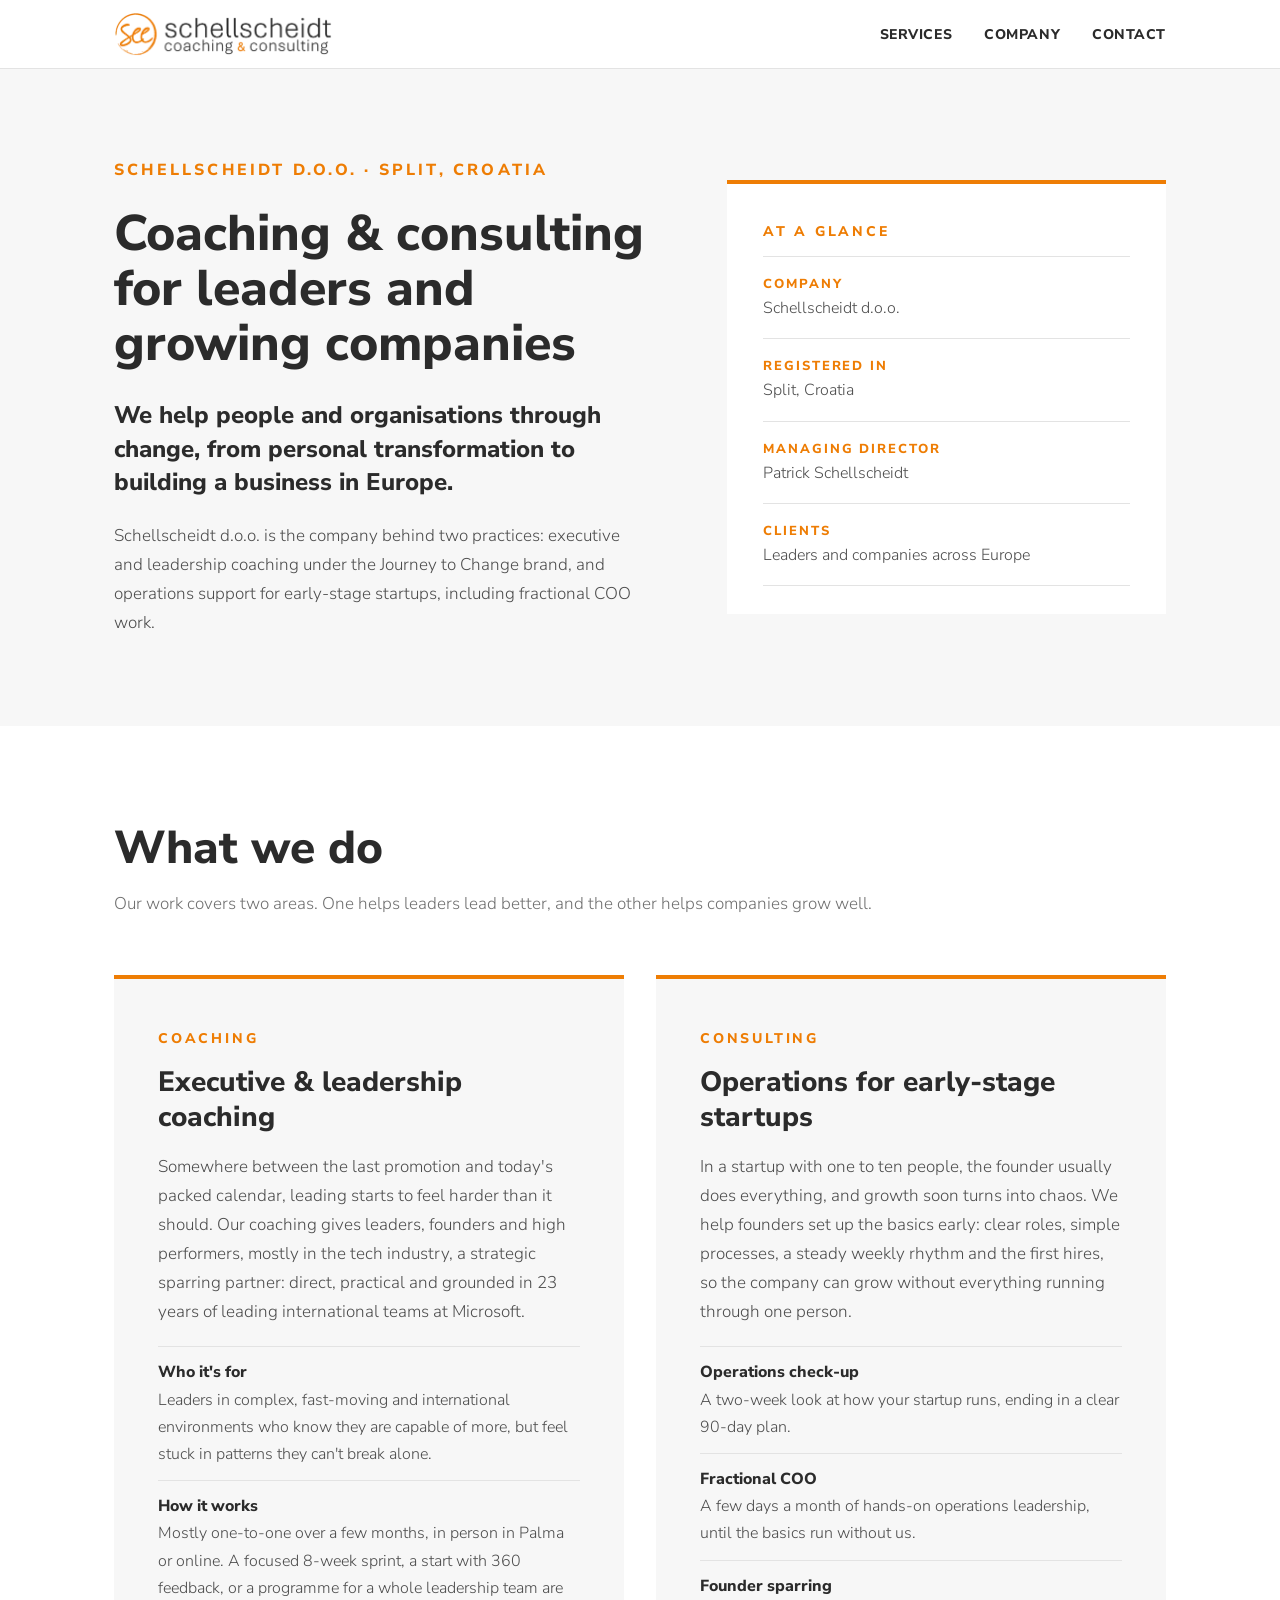
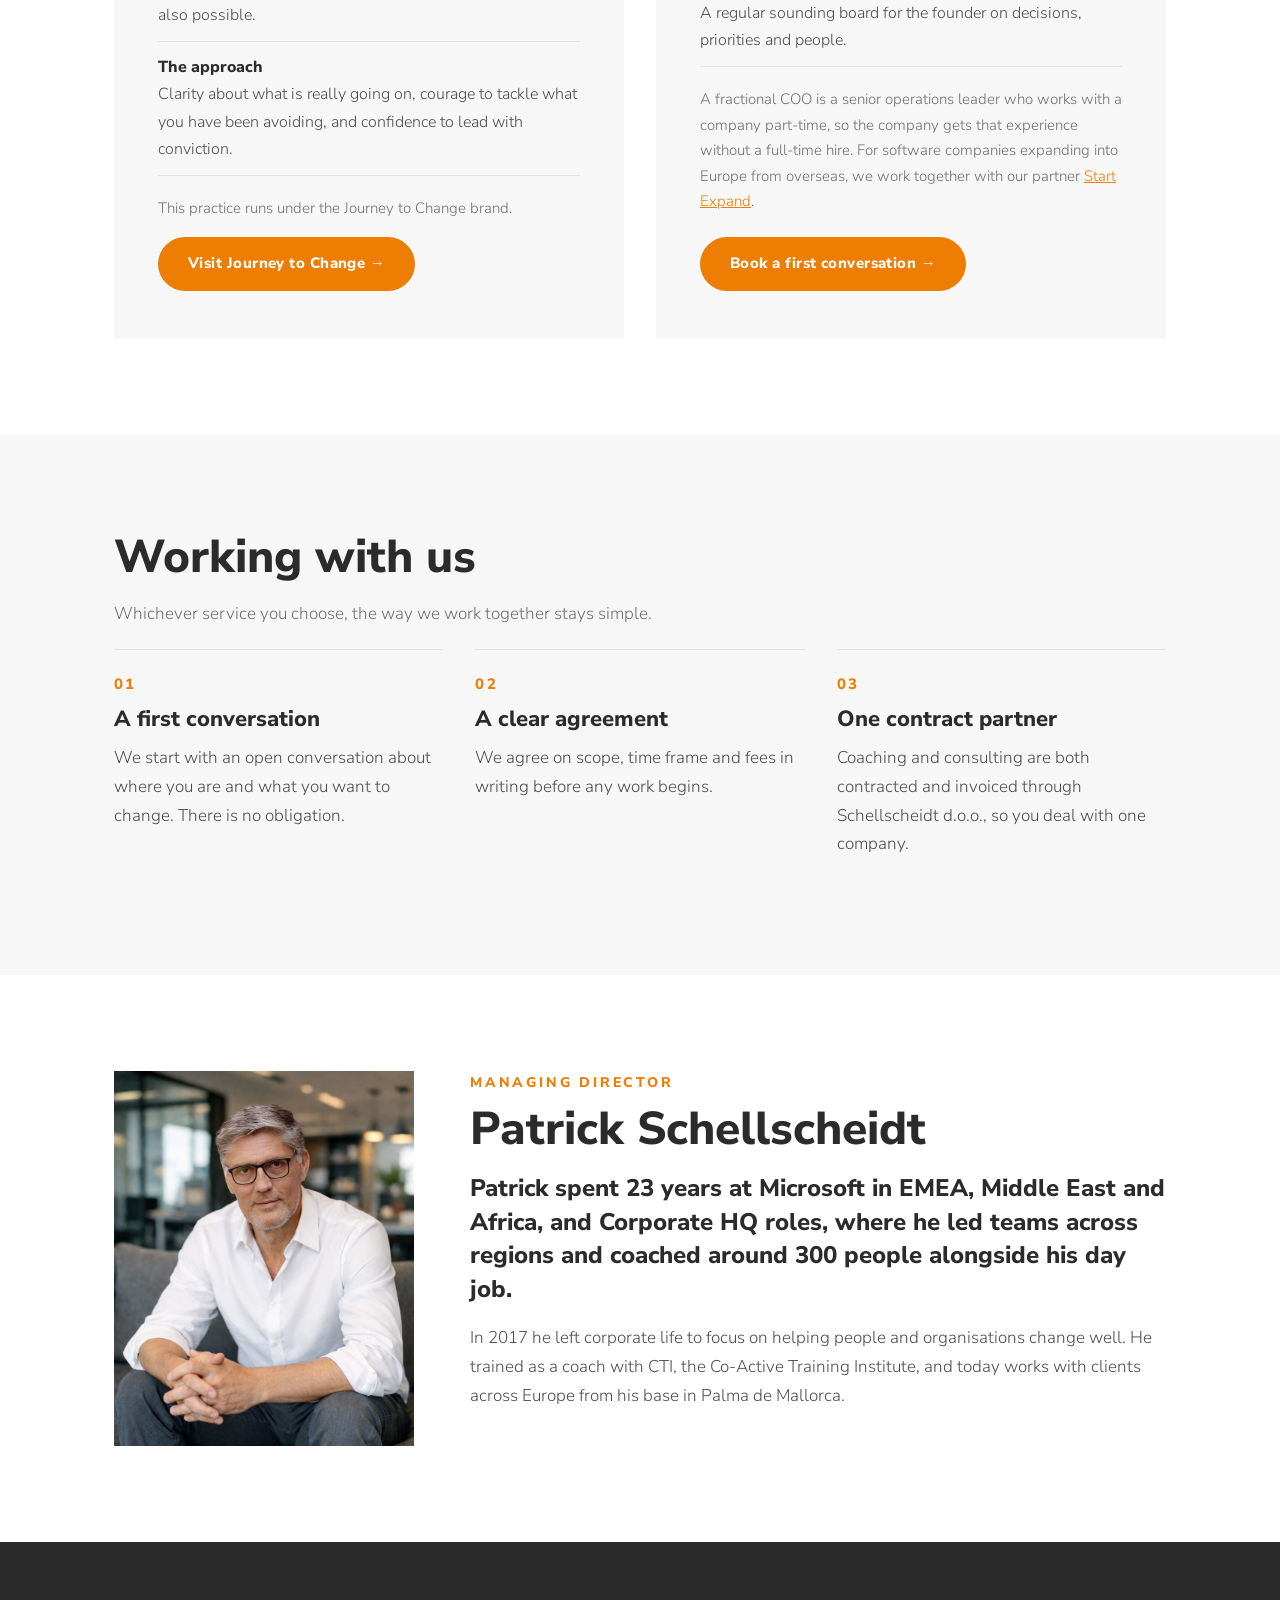
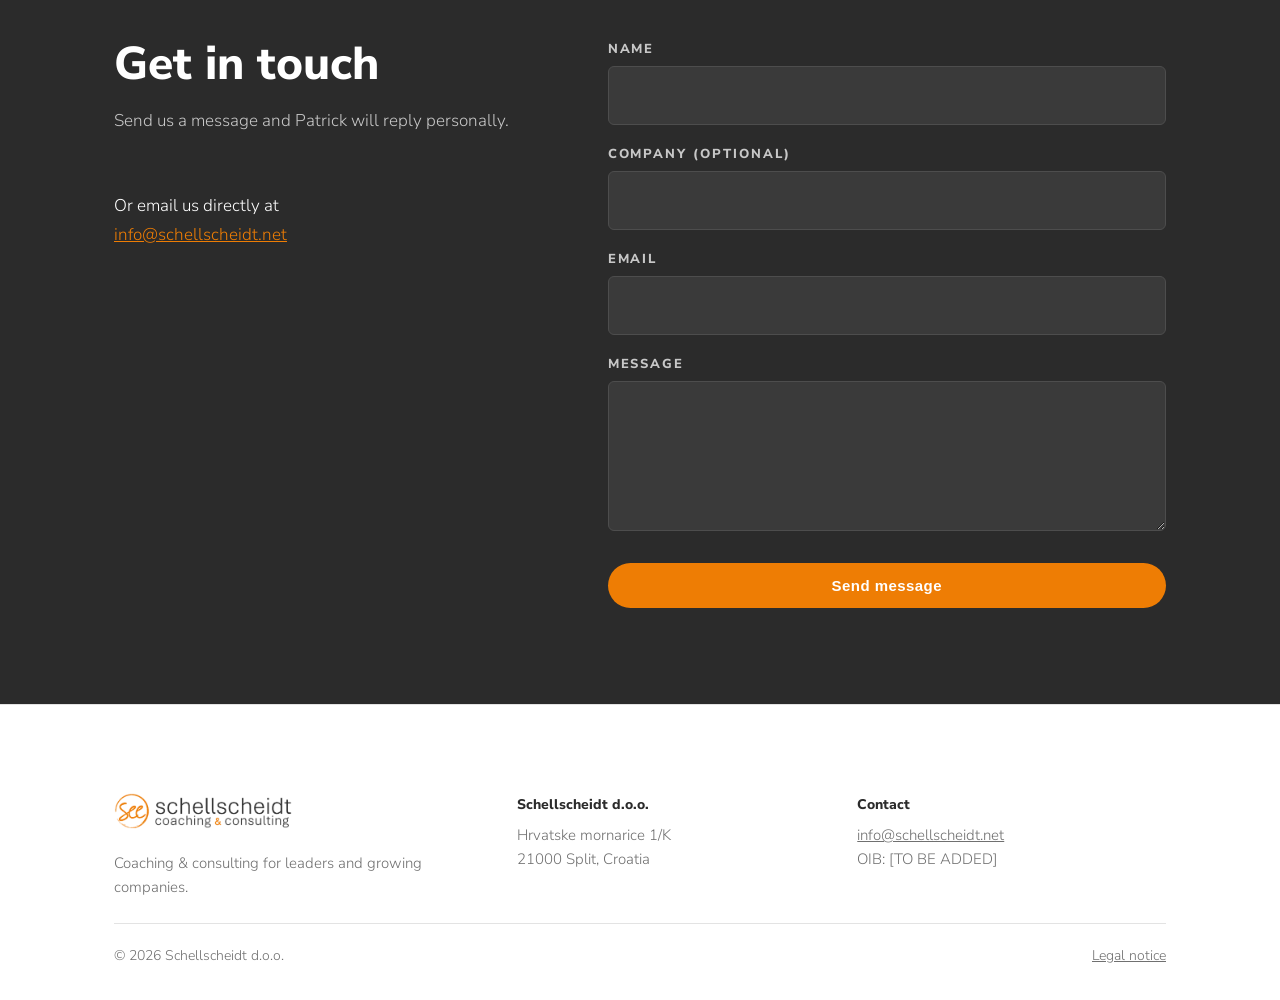
==== index.html @ cd28b8dd "Rework coaching card to match journey2change.com and keep services intro on one line Co-Authored-By:" ====
<!doctype html>
<html lang="en">
<head>
<meta charset="utf-8">
<meta name="viewport" content="width=device-width,initial-scale=1">
<title>Schellscheidt d.o.o. · Coaching &amp; Consulting</title>
<meta name="description" content="Schellscheidt d.o.o. is a coaching and consulting company based in Split, Croatia. We help leaders and growing companies through change, through executive and leadership coaching and fractional COO services.">
<meta property="og:title" content="Schellscheidt d.o.o. · Coaching &amp; Consulting">
<meta property="og:description" content="Coaching and consulting for leaders and growing companies.">
<meta property="og:image" content="https://www.schellscheidt.net/images/logo.webp">
<link rel="preconnect" href="https://fonts.googleapis.com">
<link rel="preconnect" href="https://fonts.gstatic.com" crossorigin>
<link href="https://fonts.googleapis.com/css2?family=Nunito+Sans:wght@300;400;800&display=swap" rel="stylesheet">
<link rel="stylesheet" href="styles.css">
</head>
<body>
<header class="top"><div class="wrap">
 <a class="logo" href="#"><img src="images/logo.webp" alt="schellscheidt coaching &amp; consulting"></a>
 <nav><a href="#services">Services</a><a class="hide-sm" href="#company">Company</a><a href="#contact">Contact</a></nav>
</div></header>

<section class="hero company"><div class="wrap">
 <div>
  <div class="eyebrow">Schellscheidt d.o.o. · Split, Croatia</div>
  <h1>Coaching &amp; consulting for leaders and growing companies</h1>
  <p class="lead">We help people and organisations through change, from personal transformation to building a business in Europe.</p>
  <p class="sub">Schellscheidt d.o.o. is the company behind two practices: executive and leadership coaching under the Journey to Change brand, and operations support for early-stage startups, including fractional COO work.</p>
 </div>
 <div class="glance">
  <div class="tag">At a glance</div>
  <ul class="facts">
   <li><strong>Company</strong>Schellscheidt d.o.o.</li>
   <li><strong>Registered in</strong>Split, Croatia</li>
   <li><strong>Managing director</strong>Patrick Schellscheidt</li>
   <li><strong>Clients</strong>Leaders and companies across Europe</li>
  </ul>
 </div>
</div></section>

<section class="doors" id="services"><div class="wrap">
 <h2>What we do</h2>
 <p class="intro">Our work covers two areas. One helps leaders lead better, and the other helps companies grow well.</p>
 <div class="cards">
  <div class="card">
   <div class="tag">Coaching</div>
   <h3>Executive &amp; leadership coaching</h3>
   <p>Somewhere between the last promotion and today's packed calendar, leading starts to feel harder than it should. Our coaching gives leaders, founders and high performers, mostly in the tech industry, a strategic sparring partner: direct, practical and grounded in 23 years of leading international teams at Microsoft.</p>
   <ul class="offers">
    <li><strong>Who it's for</strong>Leaders in complex, fast-moving and international environments who know they are capable of more, but feel stuck in patterns they can't break alone.</li>
    <li><strong>How it works</strong>Mostly one-to-one over a few months, in person in Palma or online. A focused 8-week sprint, a start with 360 feedback, or a programme for a whole leadership team are also possible.</li>
    <li><strong>The approach</strong>Clarity about what is really going on, courage to tackle what you have been avoiding, and confidence to lead with conviction.</li>
   </ul>
   <p class="note">This practice runs under the Journey to Change brand.</p>
   <a class="btn" href="https://www.journey2change.com" target="_blank" rel="noopener">Visit Journey to Change →</a>
  </div>
  <div class="card">
   <div class="tag">Consulting</div>
   <h3>Operations for early-stage startups</h3>
   <p>In a startup with one to ten people, the founder usually does everything, and growth soon turns into chaos. We help founders set up the basics early: clear roles, simple processes, a steady weekly rhythm and the first hires, so the company can grow without everything running through one person.</p>
   <ul class="offers">
    <li><strong>Operations check-up</strong>A two-week look at how your startup runs, ending in a clear 90-day plan.</li>
    <li><strong>Fractional COO</strong>A few days a month of hands-on operations leadership, until the basics run without us.</li>
    <li><strong>Founder sparring</strong>A regular sounding board for the founder on decisions, priorities and people.</li>
   </ul>
   <p class="note">A fractional COO is a senior operations leader who works with a company part-time, so the company gets that experience without a full-time hire. For software companies expanding into Europe from overseas, we work together with our partner <a href="https://www.startexpand.com" target="_blank" rel="noopener">Start Expand</a>.</p>
   <a class="btn" href="#contact">Book a first conversation →</a>
  </div>
 </div>
</div></section>

<section class="about" id="company"><div class="wrap" style="display:block">
 <h2>Working with us</h2>
 <p class="intro">Whichever service you choose, the way we work together stays simple.</p>
 <div class="steps">
  <div class="step"><div class="num">01</div><h3>A first conversation</h3><p>We start with an open conversation about where you are and what you want to change. There is no obligation.</p></div>
  <div class="step"><div class="num">02</div><h3>A clear agreement</h3><p>We agree on scope, time frame and fees in writing before any work begins.</p></div>
  <div class="step"><div class="num">03</div><h3>One contract partner</h3><p>Coaching and consulting are both contracted and invoiced through Schellscheidt d.o.o., so you deal with one company.</p></div>
 </div>
</div></section>

<section class="leader"><div class="wrap">
 <div><img src="images/patrick.jpg" alt="Portrait of Patrick Schellscheidt"></div>
 <div>
  <div class="role">Managing director</div>
  <h2>Patrick Schellscheidt</h2>
  <p class="lead">Patrick spent 23 years at Microsoft in EMEA, Middle East and Africa, and Corporate HQ roles, where he led teams across regions and coached around 300 people alongside his day job.</p>
  <p>In 2017 he left corporate life to focus on helping people and organisations change well. He trained as a coach with CTI, the Co-Active Training Institute, and today works with clients across Europe from his base in Palma de Mallorca.</p>
 </div>
</div></section>

<section class="contact" id="contact"><div class="wrap">
 <div>
  <h2>Get in touch</h2>
  <p class="intro">Send us a message and Patrick will reply personally.</p>
  <p>Or email us directly at<br><a href="mailto:info@schellscheidt.net">info@schellscheidt.net</a></p>
 </div>
 <form action="https://api.web3forms.com/submit" method="POST">
  <!-- FORM SETUP: replace YOUR_ACCESS_KEY_HERE with the free key from web3forms.com -->
  <input type="hidden" name="access_key" value="YOUR_ACCESS_KEY_HERE">
  <input type="hidden" name="subject" value="New message from schellscheidt.net">
  <input type="checkbox" name="botcheck" class="hp" tabindex="-1" autocomplete="off">
  <div><label for="name">Name</label><input id="name" name="name" required></div>
  <div><label for="company">Company (optional)</label><input id="company" name="company"></div>
  <div><label for="email">Email</label><input id="email" name="email" type="email" required></div>
  <div><label for="message">Message</label><textarea id="message" name="message" required></textarea></div>
  <button class="btn" type="submit">Send message</button>
 </form>
</div></section>

<footer><div class="wrap" style="display:block">
 <div class="company-foot">
  <div><img src="images/logo.webp" alt="schellscheidt coaching &amp; consulting" style="height:36px;width:auto;margin-bottom:14px"><p>Coaching &amp; consulting for leaders and growing companies.</p></div>
  <div><strong>Schellscheidt d.o.o.</strong><p>Hrvatske mornarice 1/K<br>21000 Split, Croatia</p></div>
  <div><strong>Contact</strong><p><a href="mailto:info@schellscheidt.net">info@schellscheidt.net</a><br>OIB: [TO BE ADDED]</p></div>
 </div>
 <div style="display:flex;justify-content:space-between;flex-wrap:wrap;gap:12px;border-top:1px solid var(--rule);padding-top:20px">
  <span>© 2026 Schellscheidt d.o.o.</span><a href="legal.html">Legal notice</a>
 </div>
</div></footer>
</body>
</html>
---- styles.css ----
/* Matches journey2change.com: Avenir Light for text, Avenir Heavy for headings, orange accent.
   Avenir itself is a paid font, so visitors without it see Nunito Sans, the closest free lookalike. */
:root{--bg:#FFFFFF;--bg-mid:#F7F7F7;--dark:#2B2B2B;--text:#4D4D4D;--muted:#707070;--accent:#EE7D04;--accent-dark:#C96800;--rule:#E3E3E3;
--sans:'Avenir Next','Avenir','Nunito Sans',Helvetica,Arial,sans-serif}
*{box-sizing:border-box;margin:0;padding:0}
html{scroll-behavior:smooth}
body{background:var(--bg);color:var(--text);font-family:var(--sans);font-weight:300;font-size:17px;line-height:1.7}
a{color:inherit}
h1,h2,h3,.brand,.lead{color:var(--dark)}
.wrap{max-width:1100px;margin:0 auto;padding:0 24px}
header.top{position:sticky;top:0;background:rgba(255,255,255,.96);backdrop-filter:blur(6px);border-bottom:1px solid var(--rule);z-index:10}
header.top .wrap{display:flex;justify-content:space-between;align-items:center;height:68px}
.brand{font-size:18px;font-weight:800;text-decoration:none;letter-spacing:.06em;text-transform:uppercase}
nav a{margin-left:32px;font-size:14px;font-weight:800;letter-spacing:.04em;text-transform:uppercase;text-decoration:none;color:var(--dark)}
nav a:hover{color:var(--accent)}
.hero{padding:88px 0;background:var(--bg-mid)}
.hero .wrap{display:grid;grid-template-columns:1.25fr 1fr;gap:64px;align-items:center}
.eyebrow{font-size:16px;font-weight:800;letter-spacing:.2em;text-transform:uppercase;color:var(--accent);margin-bottom:22px}
h1{font-weight:800;font-size:clamp(40px,5.5vw,60px);line-height:1.1;margin-bottom:28px}
.lead{font-size:clamp(20px,2.2vw,24px);font-weight:800;line-height:1.4;margin-bottom:22px}
.hero p.sub{max-width:520px}
.portrait{width:100%;aspect-ratio:4/5;object-fit:cover;object-position:center 20%;display:block}
section{padding:96px 0}
h2{font-weight:800;font-size:clamp(32px,4vw,46px);line-height:1.15;margin-bottom:16px}
.intro{color:var(--muted);max-width:620px;margin-bottom:56px}
.doors{background:var(--bg)}
.doors .intro{max-width:none}
.cards{display:grid;grid-template-columns:1fr 1fr;gap:32px}
.card{background:var(--bg-mid);padding:48px 44px;border-top:4px solid var(--accent);display:flex;flex-direction:column}
.card .tag{font-size:14px;font-weight:800;letter-spacing:.2em;text-transform:uppercase;color:var(--accent);margin-bottom:14px}
.card h3{font-weight:800;font-size:28px;line-height:1.25;margin-bottom:18px}
.card p{margin-bottom:16px}
.card .note{font-size:15px;color:var(--muted)}
.btn{display:inline-block;margin-top:auto;align-self:flex-start;padding:14px 30px;background:var(--accent);color:#fff;border-radius:999px;text-decoration:none;font-size:15px;font-weight:800;letter-spacing:.03em;transition:background .2s}
.btn:hover{background:var(--accent-dark)}
.about{background:var(--bg-mid)}
.about .wrap{display:grid;grid-template-columns:1fr 1.6fr;gap:64px}
.facts{list-style:none;border-top:1px solid var(--rule)}
.facts li{padding:16px 0;border-bottom:1px solid var(--rule);font-size:16px}
.facts strong{display:block;font-weight:800;font-size:13px;letter-spacing:.15em;text-transform:uppercase;color:var(--accent)}
.about p{margin-bottom:20px}
.contact{background:var(--dark);color:#fff}
.contact .wrap{display:grid;grid-template-columns:1fr 1.3fr;gap:64px}
.contact h2{color:#fff}
.contact .intro{color:#C7C7C7}
.contact a{color:var(--accent)}
form{display:grid;gap:18px}
label{font-size:13px;font-weight:800;letter-spacing:.15em;text-transform:uppercase;color:#C7C7C7;display:block;margin-bottom:6px}
input,textarea{width:100%;padding:14px 16px;background:#3a3a3a;border:1px solid #4D4D4D;border-radius:6px;color:#fff;font:inherit;font-size:17px}
input:focus,textarea:focus{outline:none;border-color:var(--accent)}
textarea{min-height:150px;resize:vertical}
form .btn{border:0;cursor:pointer;margin-top:4px}
.hp{display:none}
footer{padding:32px 0;font-size:14px;color:var(--muted);border-top:1px solid var(--rule)}
footer .wrap{display:flex;justify-content:space-between;flex-wrap:wrap;gap:12px}
footer a{color:var(--muted)}
.legal{padding:72px 0 96px;max-width:760px}
.legal h1{font-size:46px}
.legal h2{font-size:28px;margin-top:40px}
.legal p,.legal dl{margin-bottom:14px}
.legal dt{font-weight:800;color:var(--dark);margin-top:10px}
.legal dd{color:var(--muted)}
@media (max-width:860px){
 .hero{padding:48px 0}
 .hero .wrap,.cards,.about .wrap,.contact .wrap{grid-template-columns:1fr;gap:40px}
 .hero .wrap>div:last-child{order:-1;max-width:340px}
 section{padding:64px 0}
 .card{padding:36px 28px}
 .brand{font-size:15px;white-space:nowrap}
 nav a{margin-left:16px;font-size:12px}
 nav a.hide-sm{display:none}
}

/* ---- Company version (index1.html) ---- */
.offers{list-style:none;margin:4px 0 20px;border-top:1px solid var(--rule)}
.offers li{padding:12px 0;border-bottom:1px solid var(--rule);font-size:16px}
.offers strong{display:block;color:var(--dark);font-weight:800}
.card .note a{color:var(--accent)}
.logo img{height:44px;width:auto;display:block}
.glance{background:#fff;padding:36px 36px 28px;border-top:4px solid var(--accent)}
.glance .tag{font-size:14px;font-weight:800;letter-spacing:.2em;text-transform:uppercase;color:var(--accent);margin-bottom:12px}
.glance .facts li{font-size:16px}
.steps{display:grid;grid-template-columns:repeat(3,1fr);gap:32px}
.step{border-top:1px solid var(--rule);padding-top:22px}
.step .num{font-size:15px;font-weight:800;color:var(--accent);letter-spacing:.15em;margin-bottom:8px}
.step h3{font-weight:800;font-size:22px;line-height:1.3;margin-bottom:10px}
.leader .wrap{display:grid;grid-template-columns:300px 1fr;gap:56px;align-items:start}
.leader img{width:100%;aspect-ratio:4/5;object-fit:cover;object-position:center 20%;display:block}
.leader .role{font-size:14px;font-weight:800;letter-spacing:.2em;text-transform:uppercase;color:var(--accent);margin-bottom:8px}
.leader p{margin-bottom:18px}
.company-foot{display:grid;grid-template-columns:1.2fr 1fr 1fr;gap:32px;padding:56px 0 24px}
.company-foot strong{display:block;color:var(--dark);font-weight:800;margin-bottom:6px}
.company-foot p{font-size:15px;line-height:1.6}
.hero.company h1{font-size:clamp(34px,4.4vw,50px)}
@media (max-width:860px){
 .logo img{height:34px}
 .hero.company .wrap>div:last-child{order:0;max-width:none}
 .steps,.leader .wrap,.company-foot{grid-template-columns:1fr;gap:28px}
 .leader img{max-width:260px}
}
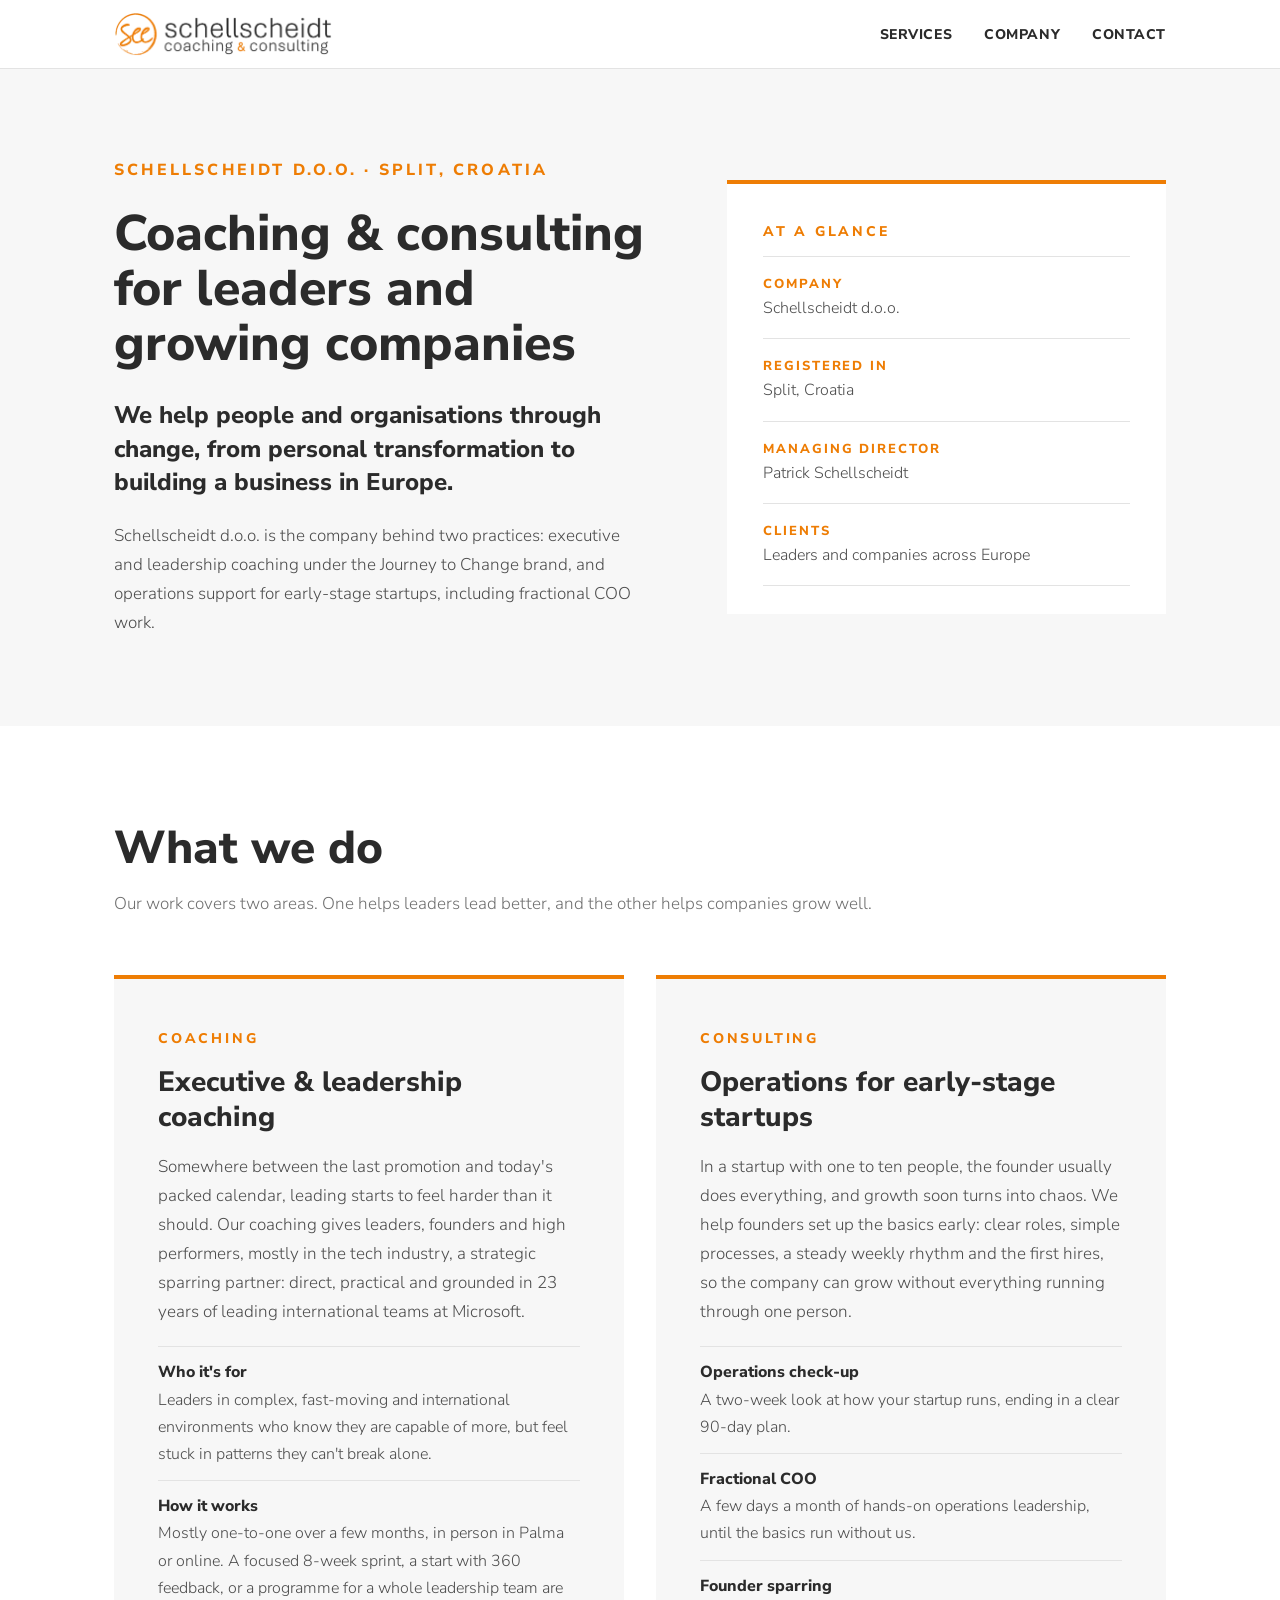
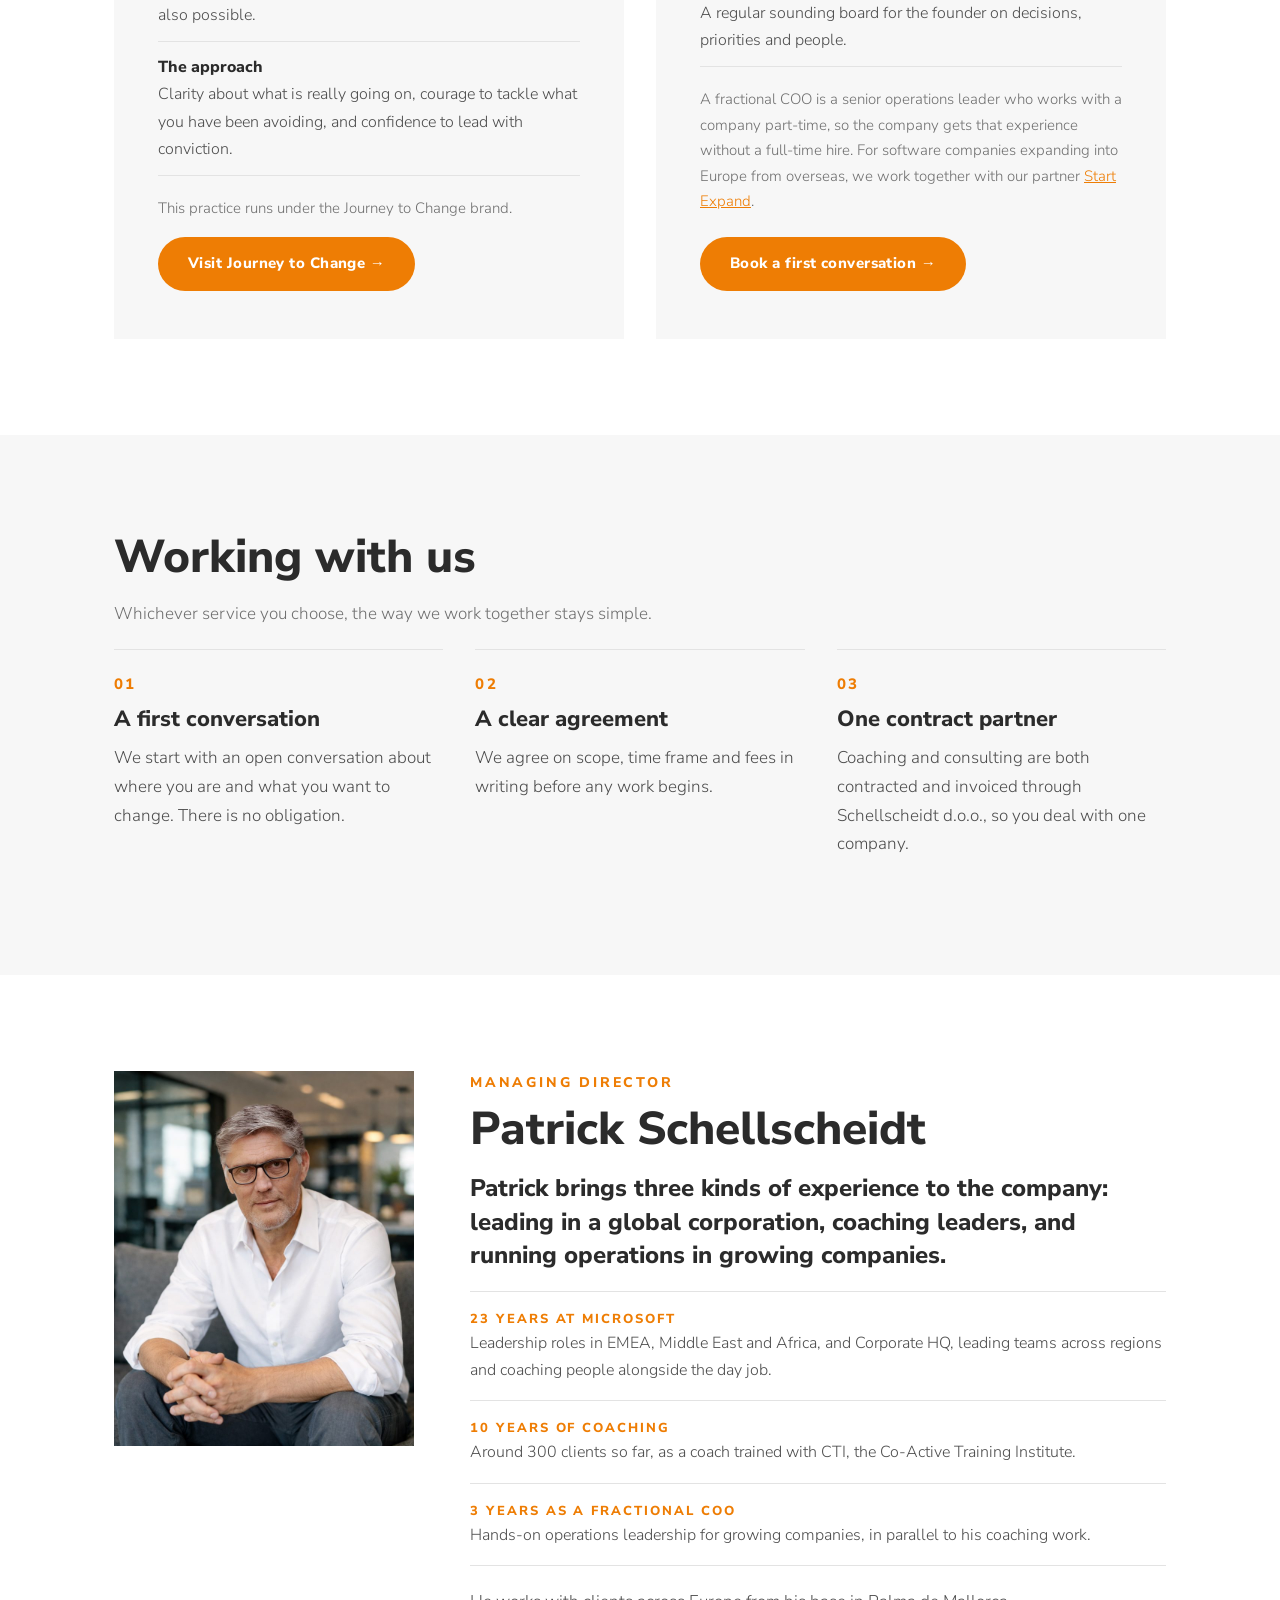
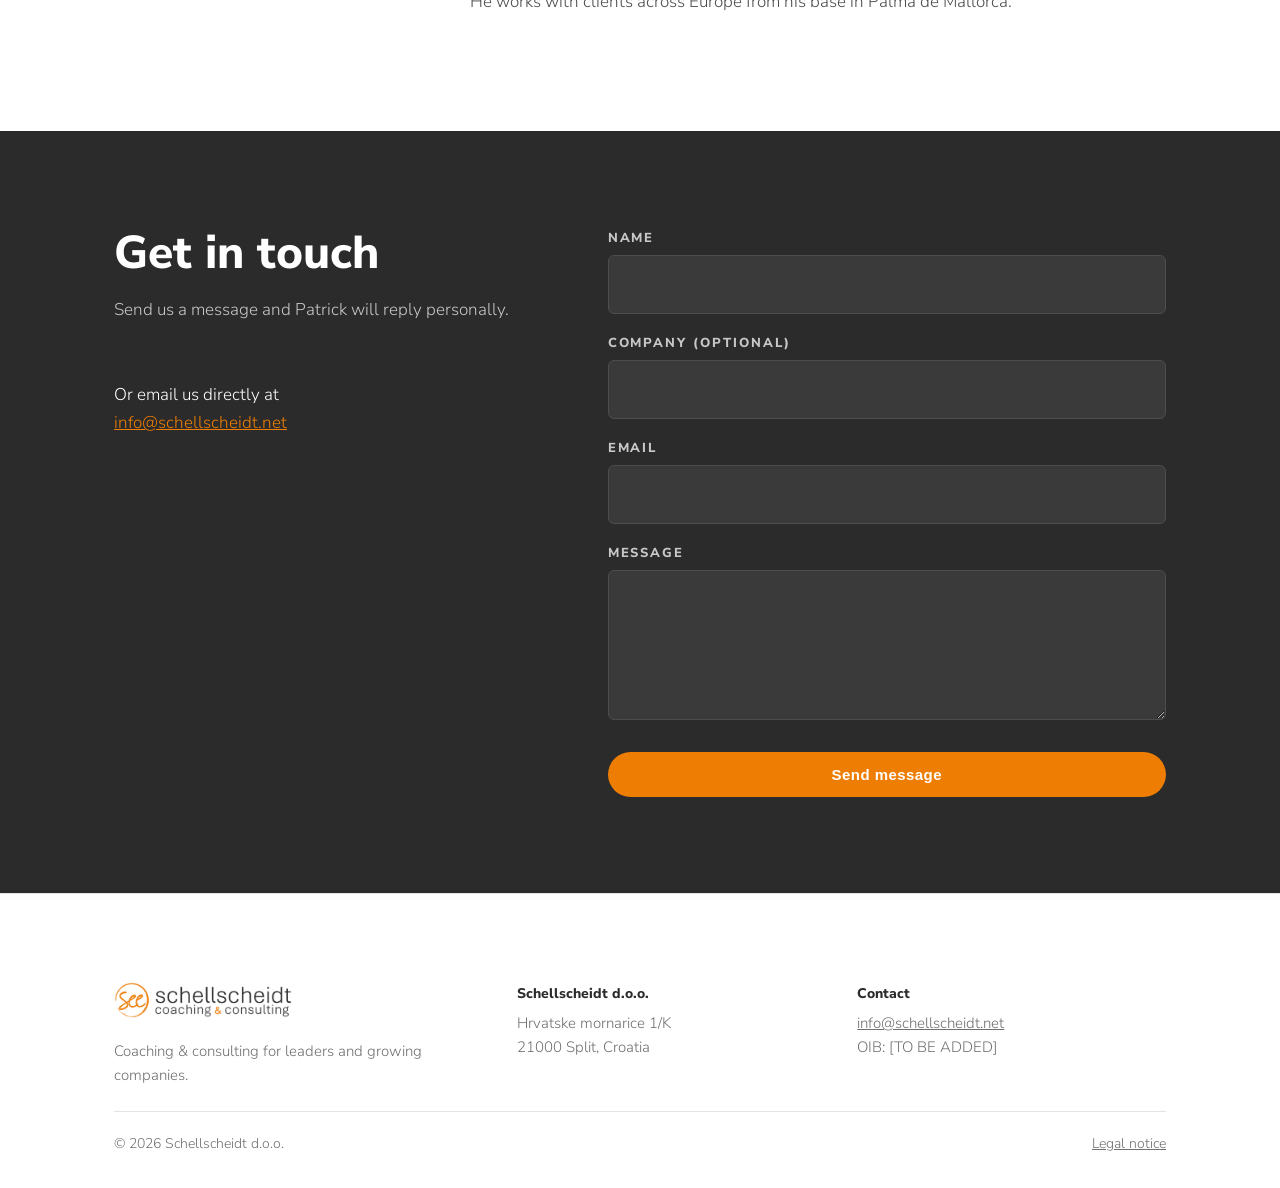
==== commit f3093acb: "Show Microsoft, coaching and fractional COO experience as three separate items Co-Authored-By: Claud" ====
--- a/index.html
+++ b/index.html
@@ -83,8 +83,13 @@
  <div>
   <div class="role">Managing director</div>
   <h2>Patrick Schellscheidt</h2>
-  <p class="lead">Patrick spent 23 years at Microsoft in EMEA, Middle East and Africa, and Corporate HQ roles, where he led teams across regions and coached around 300 people alongside his day job.</p>
-  <p>In 2017 he left corporate life to focus on helping people and organisations change well. He trained as a coach with CTI, the Co-Active Training Institute, and today works with clients across Europe from his base in Palma de Mallorca.</p>
+  <p class="lead">Patrick brings three kinds of experience to the company: leading in a global corporation, coaching leaders, and running operations in growing companies.</p>
+  <ul class="facts">
+   <li><strong>23 years at Microsoft</strong>Leadership roles in EMEA, Middle East and Africa, and Corporate HQ, leading teams across regions and coaching people alongside the day job.</li>
+   <li><strong>10 years of coaching</strong>Around 300 clients so far, as a coach trained with CTI, the Co-Active Training Institute.</li>
+   <li><strong>3 years as a fractional COO</strong>Hands-on operations leadership for growing companies, in parallel to his coaching work.</li>
+  </ul>
+  <p style="margin-top:22px">He works with clients across Europe from his base in Palma de Mallorca.</p>
  </div>
 </div></section>
 
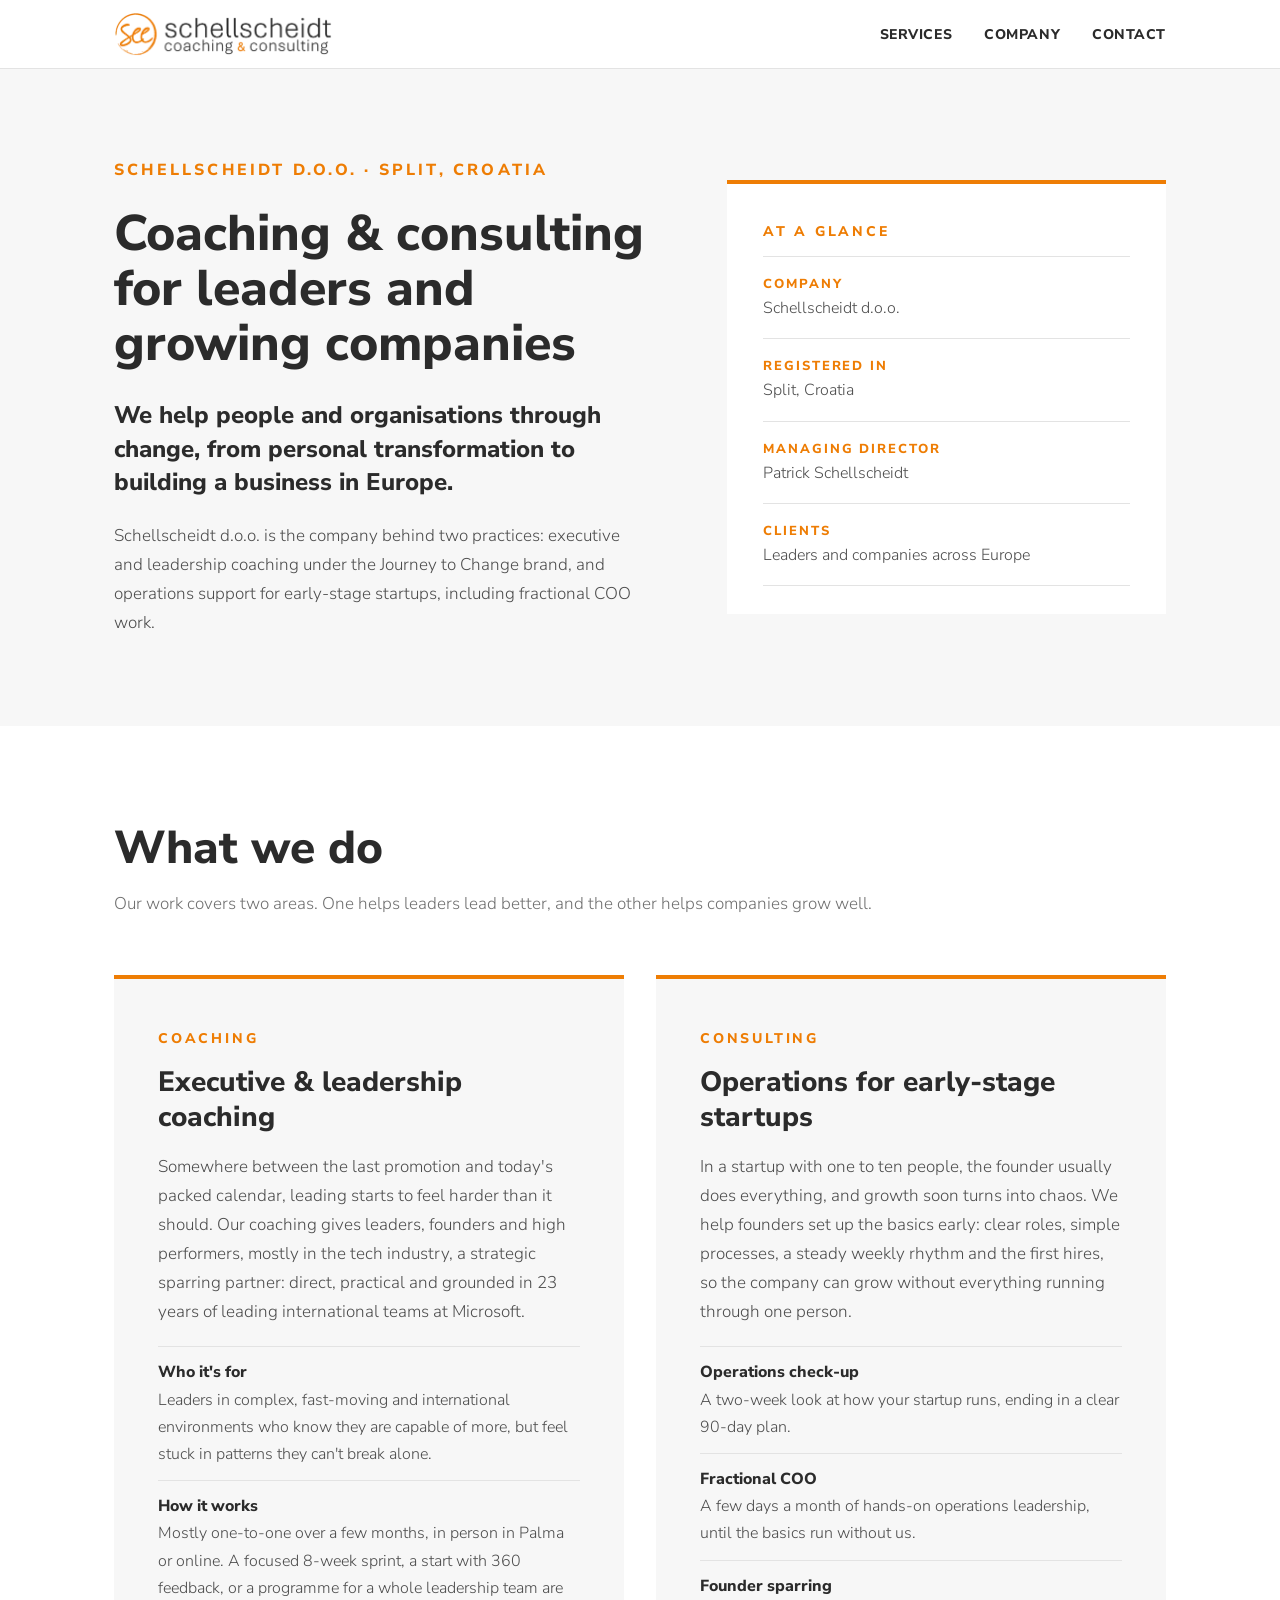
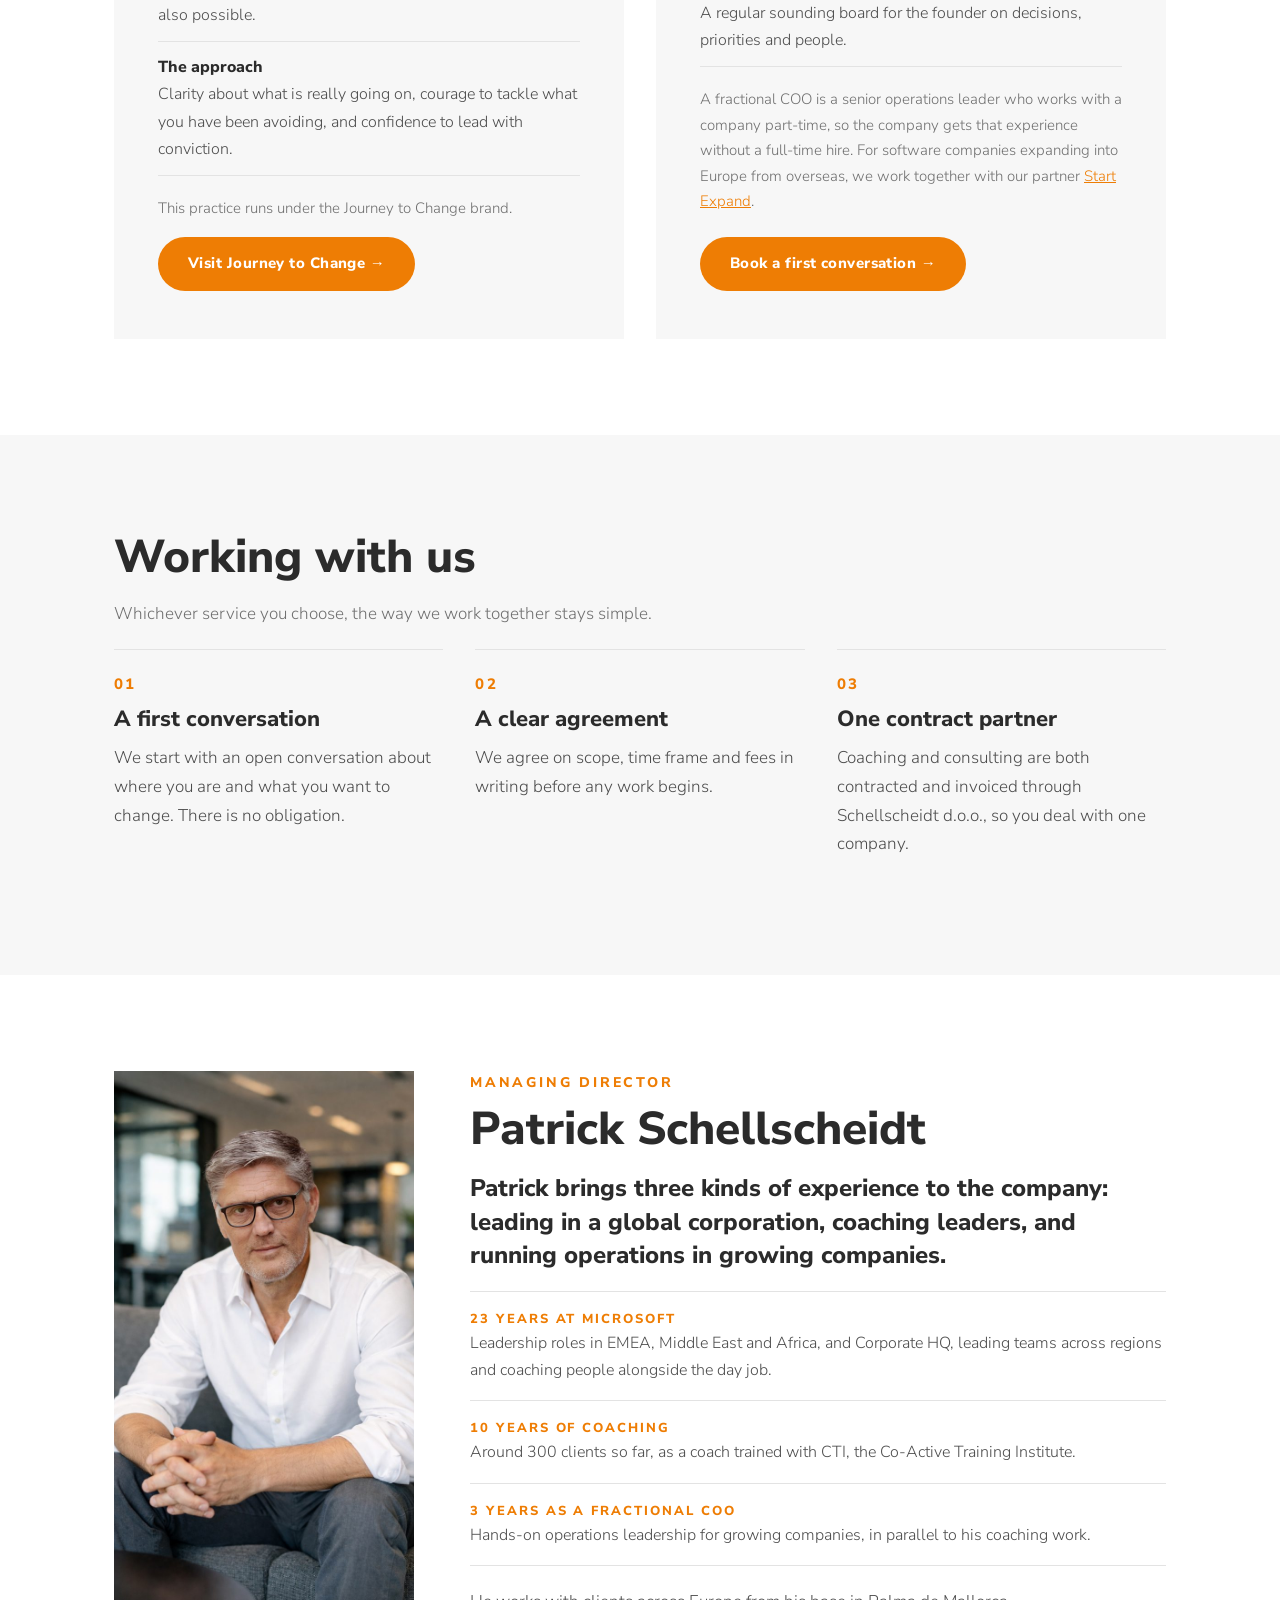
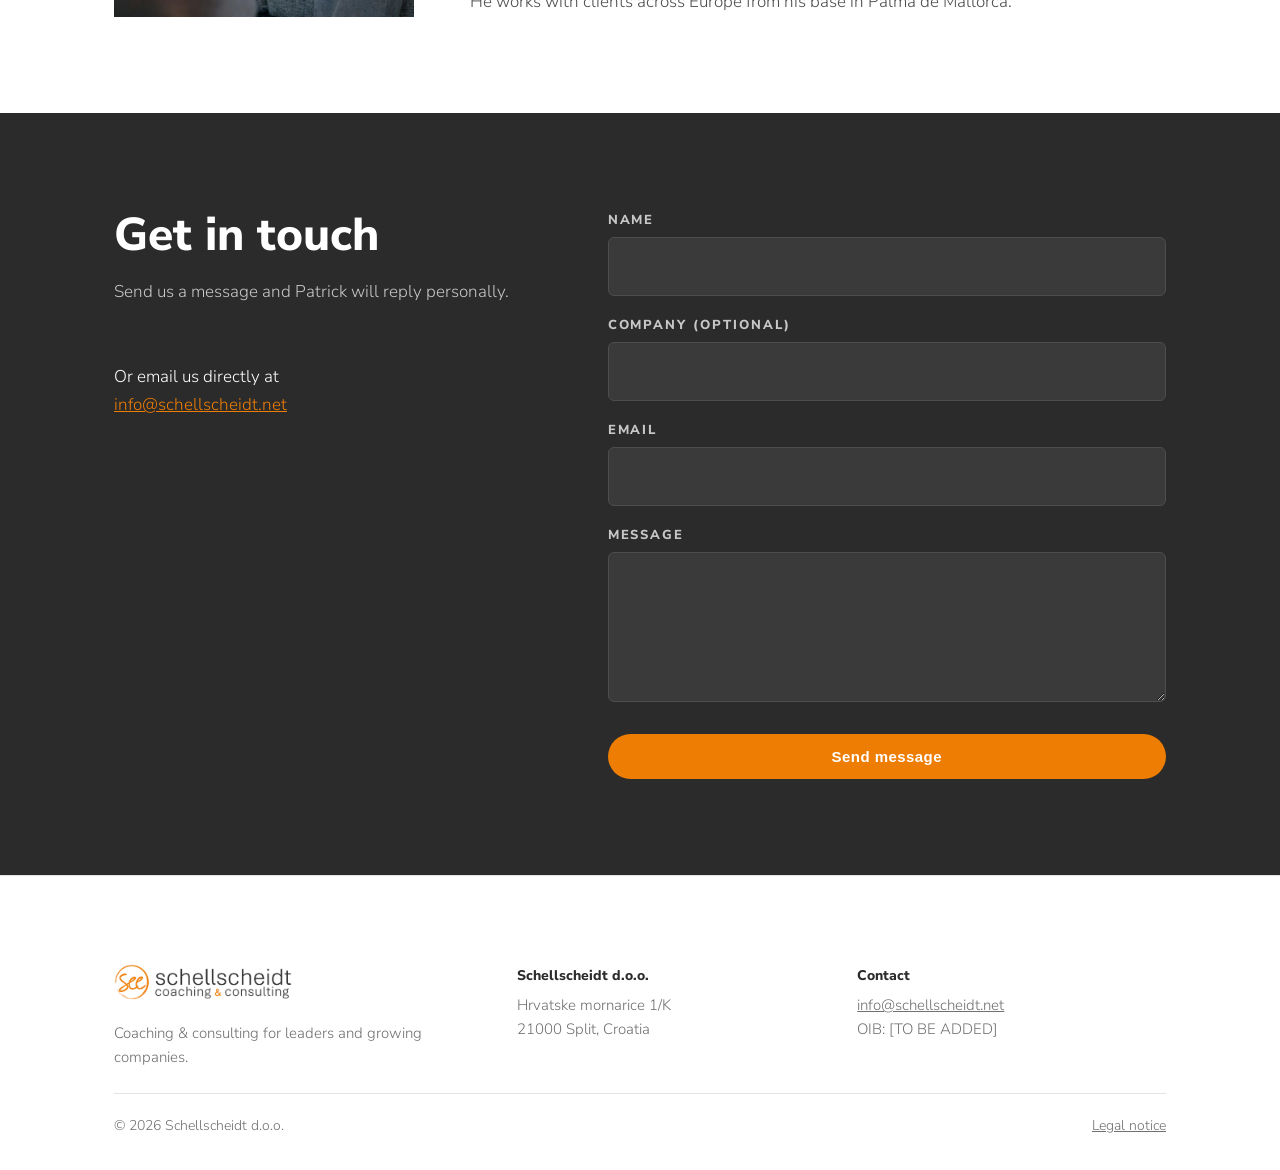
==== commit cc0248e1: "Send contact form messages through Formspree, like journey2change.com Co-Authored-By: Claude Opus 5." ====
--- a/index.html
+++ b/index.html
@@ -99,11 +99,10 @@
   <p class="intro">Send us a message and Patrick will reply personally.</p>
   <p>Or email us directly at<br><a href="mailto:info@schellscheidt.net">info@schellscheidt.net</a></p>
  </div>
- <form action="https://api.web3forms.com/submit" method="POST">
-  <!-- FORM SETUP: replace YOUR_ACCESS_KEY_HERE with the free key from web3forms.com -->
-  <input type="hidden" name="access_key" value="YOUR_ACCESS_KEY_HERE">
-  <input type="hidden" name="subject" value="New message from schellscheidt.net">
-  <input type="checkbox" name="botcheck" class="hp" tabindex="-1" autocomplete="off">
+ <form action="https://formspree.io/f/xaeegbqa" method="POST">
+  <!-- Messages are sent through Formspree (same form as journey2change.com). -->
+  <input type="hidden" name="_subject" value="New message from schellscheidt.net">
+  <input type="text" name="_gotcha" class="hp" tabindex="-1" autocomplete="off" aria-hidden="true">
   <div><label for="name">Name</label><input id="name" name="name" required></div>
   <div><label for="company">Company (optional)</label><input id="company" name="company"></div>
   <div><label for="email">Email</label><input id="email" name="email" type="email" required></div>
--- a/styles.css
+++ b/styles.css
@@ -84,10 +84,12 @@
 .step{border-top:1px solid var(--rule);padding-top:22px}
 .step .num{font-size:15px;font-weight:800;color:var(--accent);letter-spacing:.15em;margin-bottom:8px}
 .step h3{font-weight:800;font-size:22px;line-height:1.3;margin-bottom:10px}
-.leader .wrap{display:grid;grid-template-columns:300px 1fr;gap:56px;align-items:start}
-.leader img{width:100%;aspect-ratio:4/5;object-fit:cover;object-position:center 20%;display:block}
+.leader .wrap{display:grid;grid-template-columns:300px 1fr;gap:56px;align-items:stretch}
+.leader .wrap>div:first-child{position:relative}
+.leader img{position:absolute;inset:0;width:100%;height:100%;object-fit:cover;object-position:center 20%;display:block}
 .leader .role{font-size:14px;font-weight:800;letter-spacing:.2em;text-transform:uppercase;color:var(--accent);margin-bottom:8px}
 .leader p{margin-bottom:18px}
+.leader p:last-child{margin-bottom:0}
 .company-foot{display:grid;grid-template-columns:1.2fr 1fr 1fr;gap:32px;padding:56px 0 24px}
 .company-foot strong{display:block;color:var(--dark);font-weight:800;margin-bottom:6px}
 .company-foot p{font-size:15px;line-height:1.6}
@@ -96,5 +98,5 @@
  .logo img{height:34px}
  .hero.company .wrap>div:last-child{order:0;max-width:none}
  .steps,.leader .wrap,.company-foot{grid-template-columns:1fr;gap:28px}
- .leader img{max-width:260px}
+ .leader img{position:static;height:auto;aspect-ratio:4/5;max-width:260px}
 }
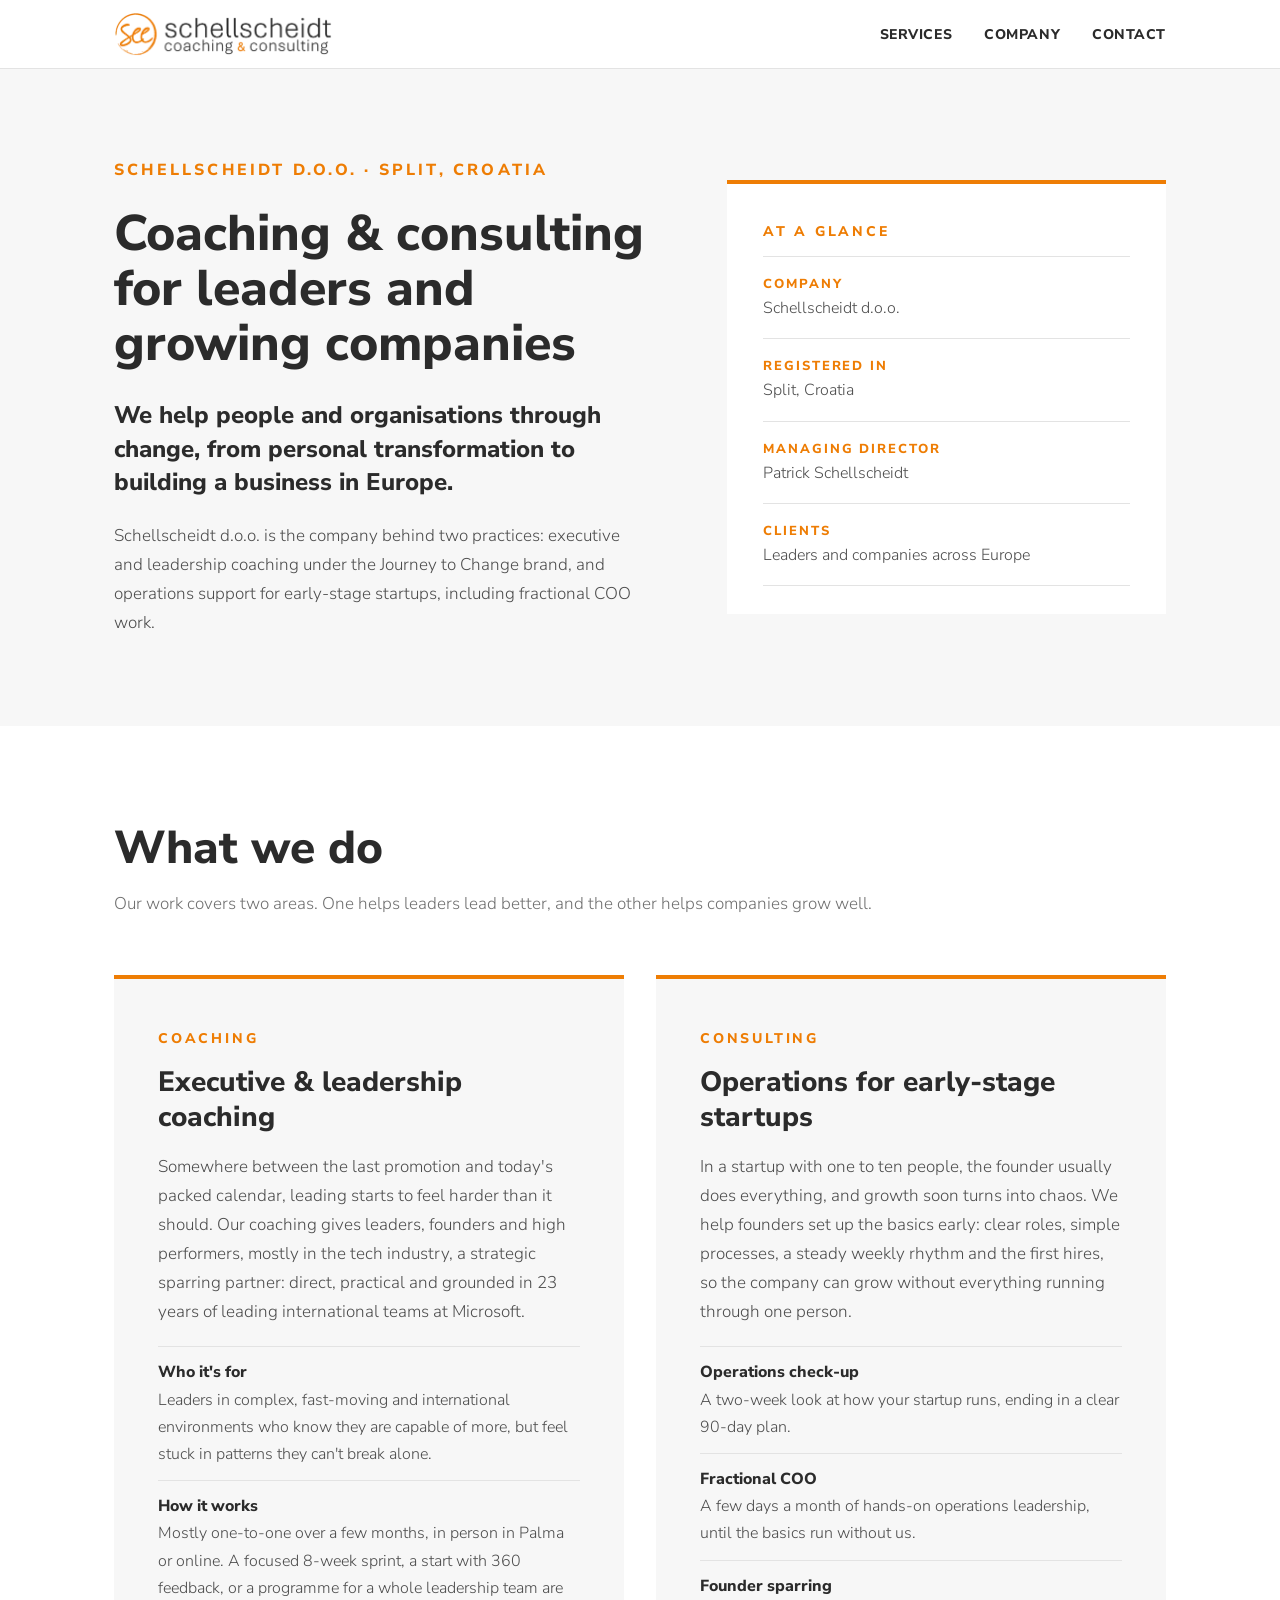
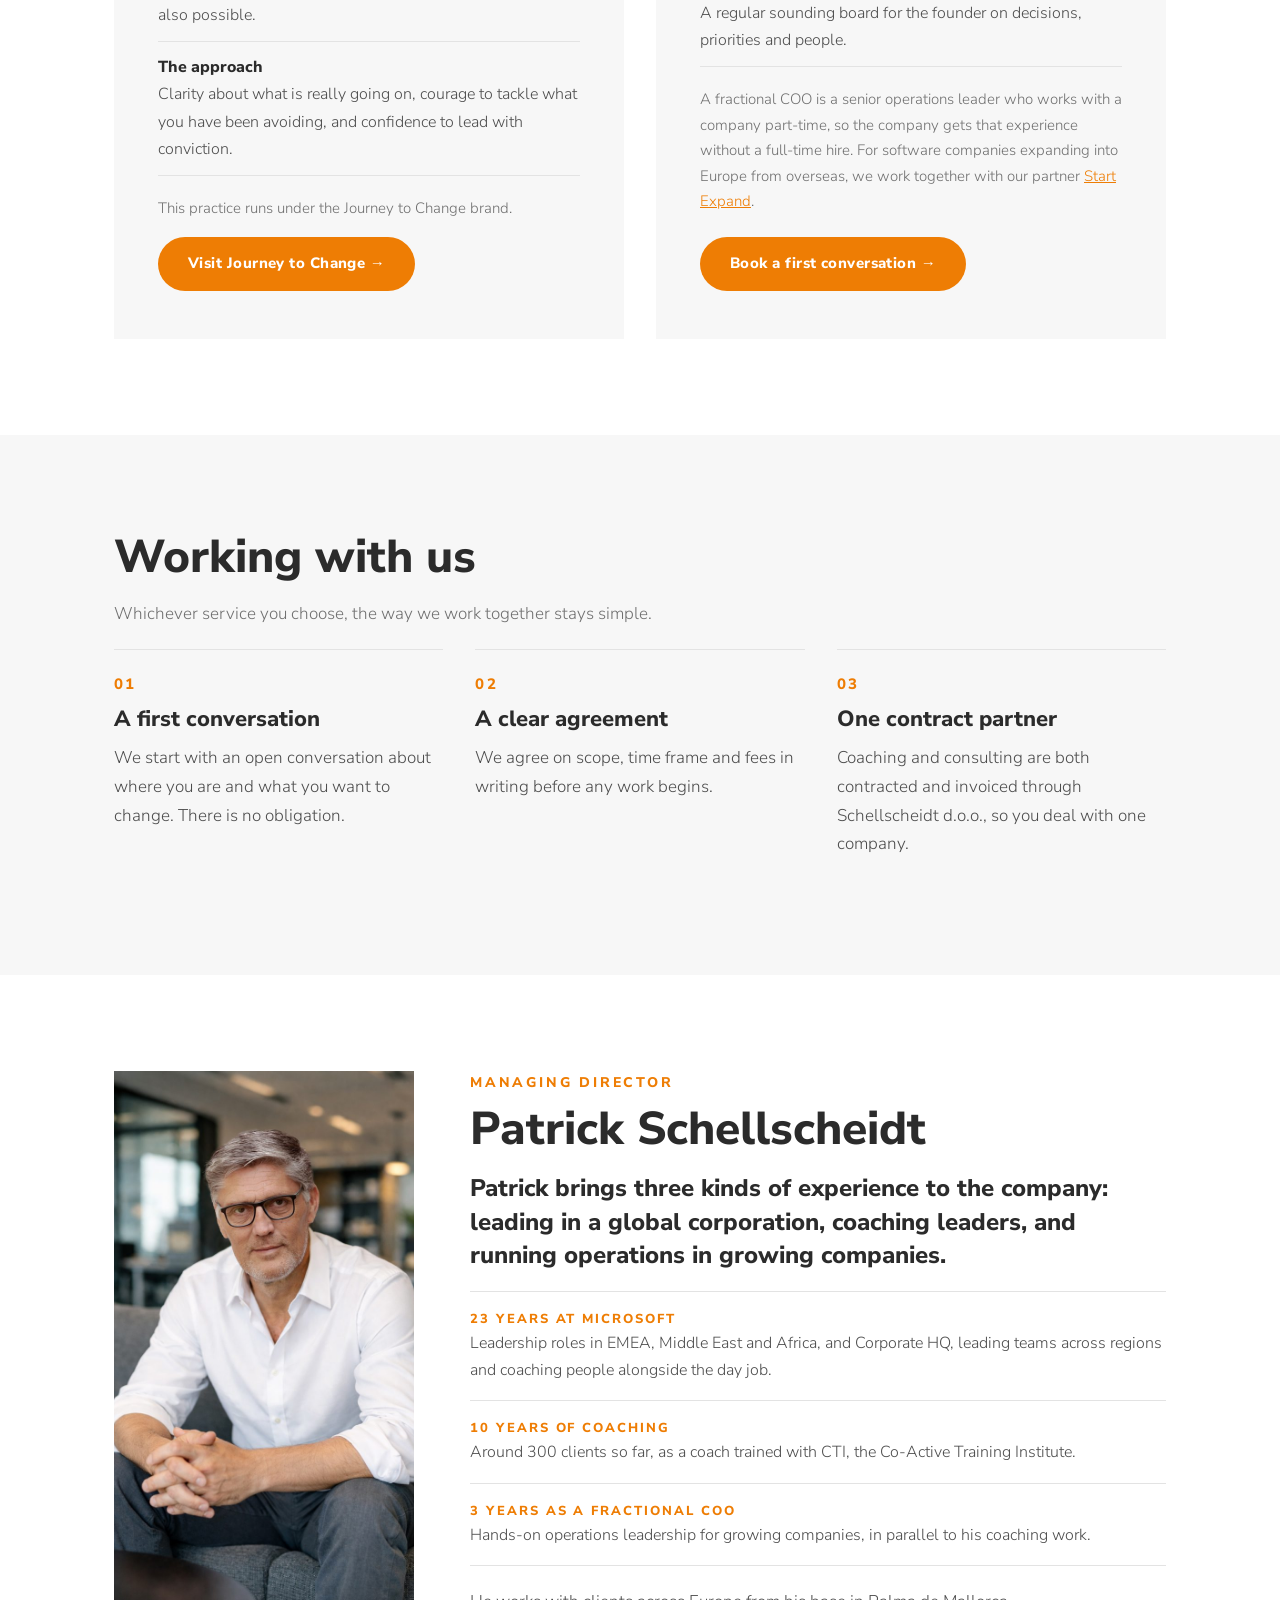
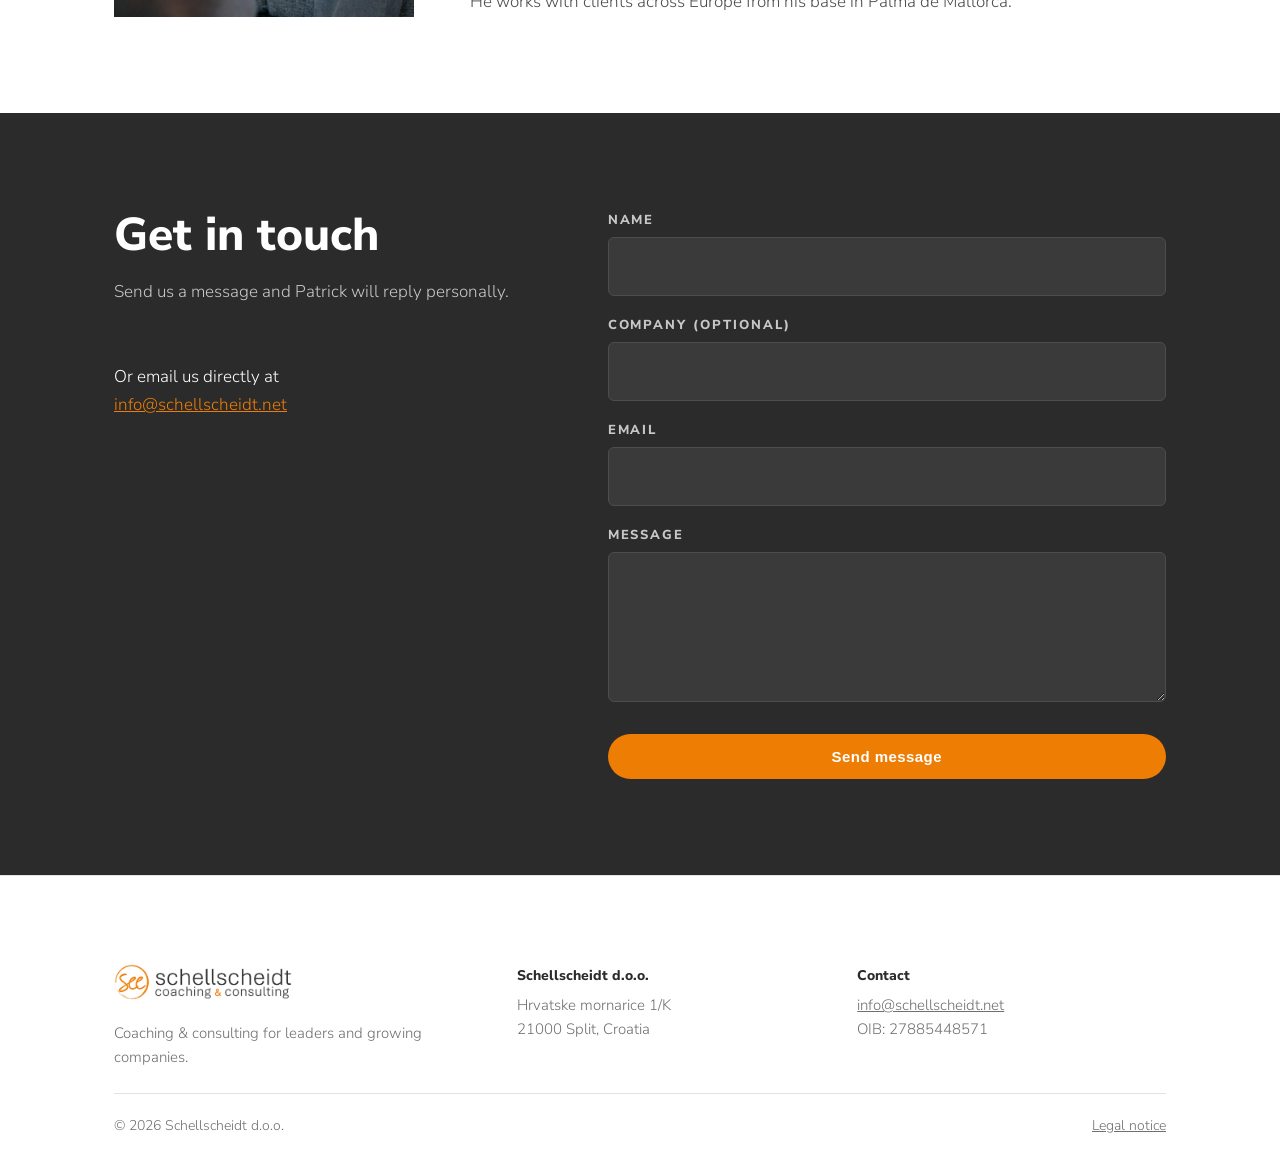
==== commit a885c53e: "Add company OIB Co-Authored-By: Claude Opus 5.5 <noreply@anthropic.com> Claude-Session: https://clau" ====
--- a/index.html
+++ b/index.html
@@ -115,7 +115,7 @@
  <div class="company-foot">
   <div><img src="images/logo.webp" alt="schellscheidt coaching &amp; consulting" style="height:36px;width:auto;margin-bottom:14px"><p>Coaching &amp; consulting for leaders and growing companies.</p></div>
   <div><strong>Schellscheidt d.o.o.</strong><p>Hrvatske mornarice 1/K<br>21000 Split, Croatia</p></div>
-  <div><strong>Contact</strong><p><a href="mailto:info@schellscheidt.net">info@schellscheidt.net</a><br>OIB: [TO BE ADDED]</p></div>
+  <div><strong>Contact</strong><p><a href="mailto:info@schellscheidt.net">info@schellscheidt.net</a><br>OIB: 27885448571</p></div>
  </div>
  <div style="display:flex;justify-content:space-between;flex-wrap:wrap;gap:12px;border-top:1px solid var(--rule);padding-top:20px">
   <span>© 2026 Schellscheidt d.o.o.</span><a href="legal.html">Legal notice</a>
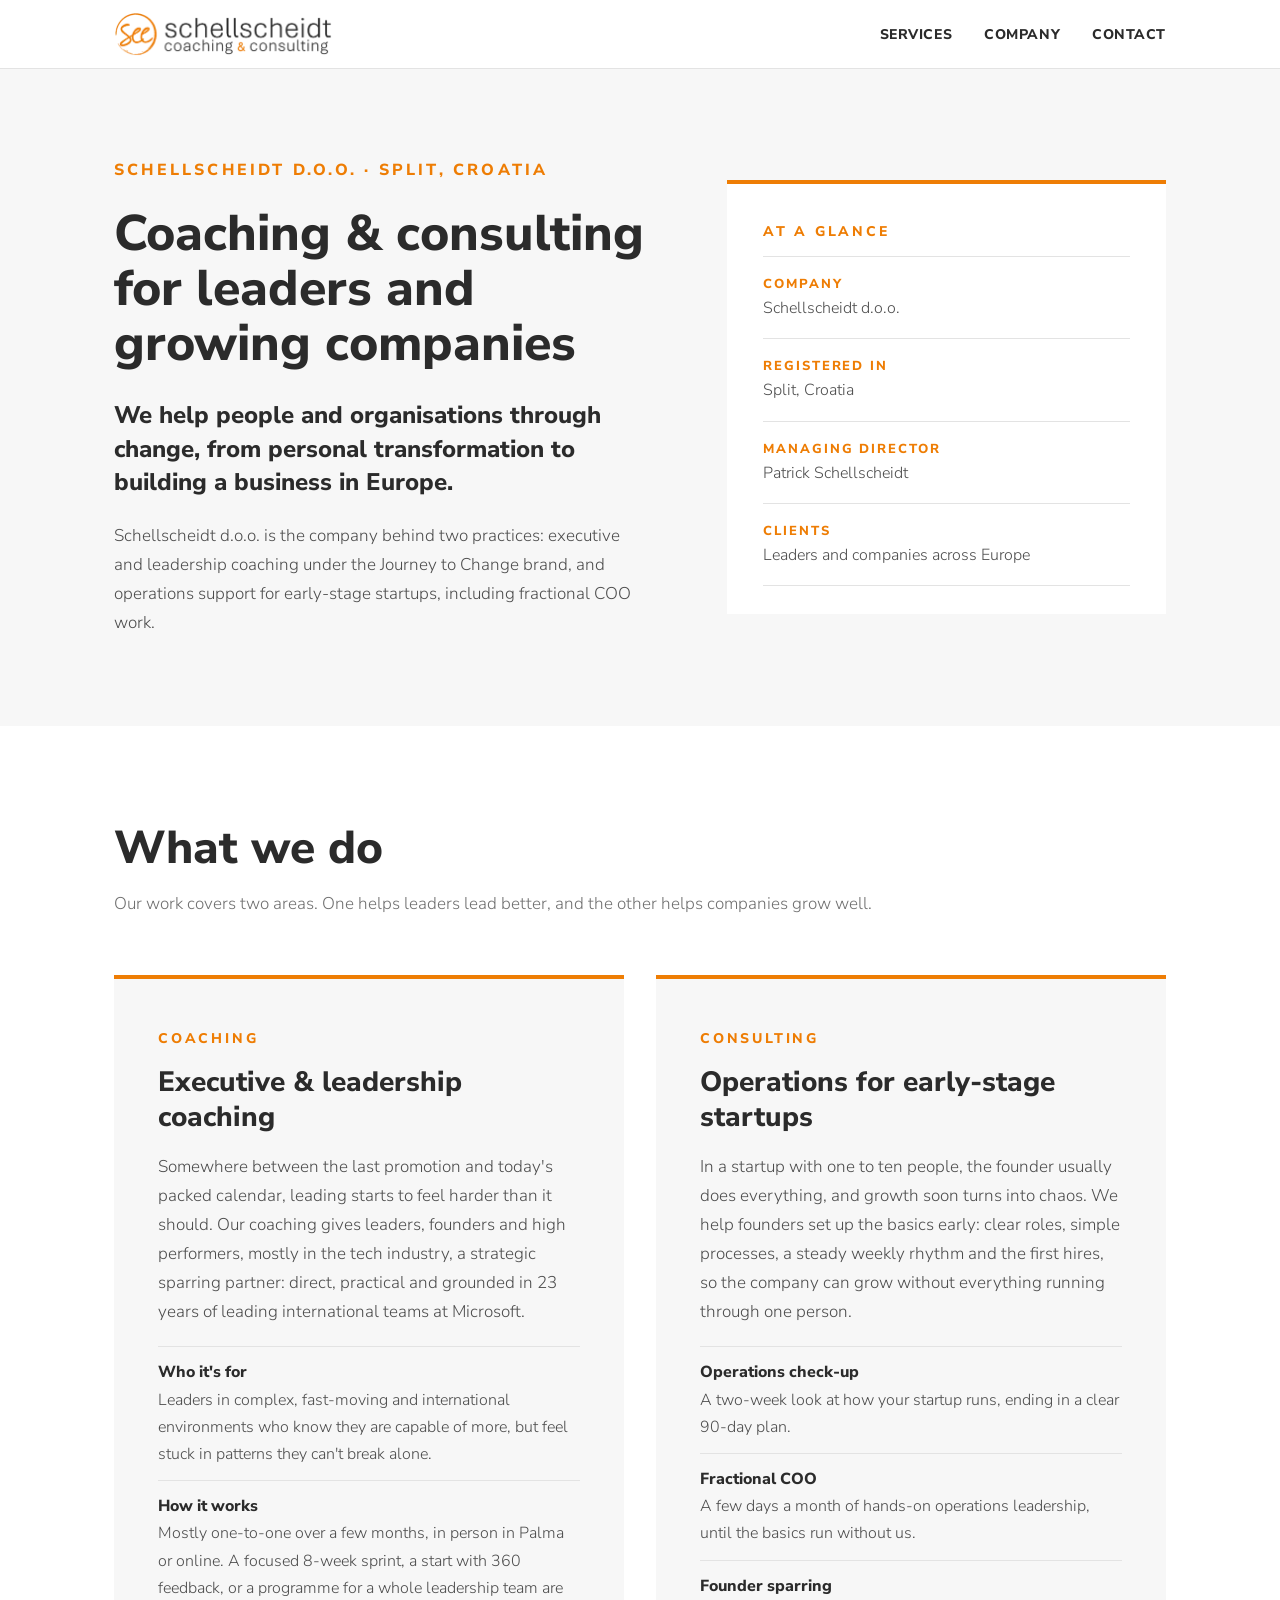
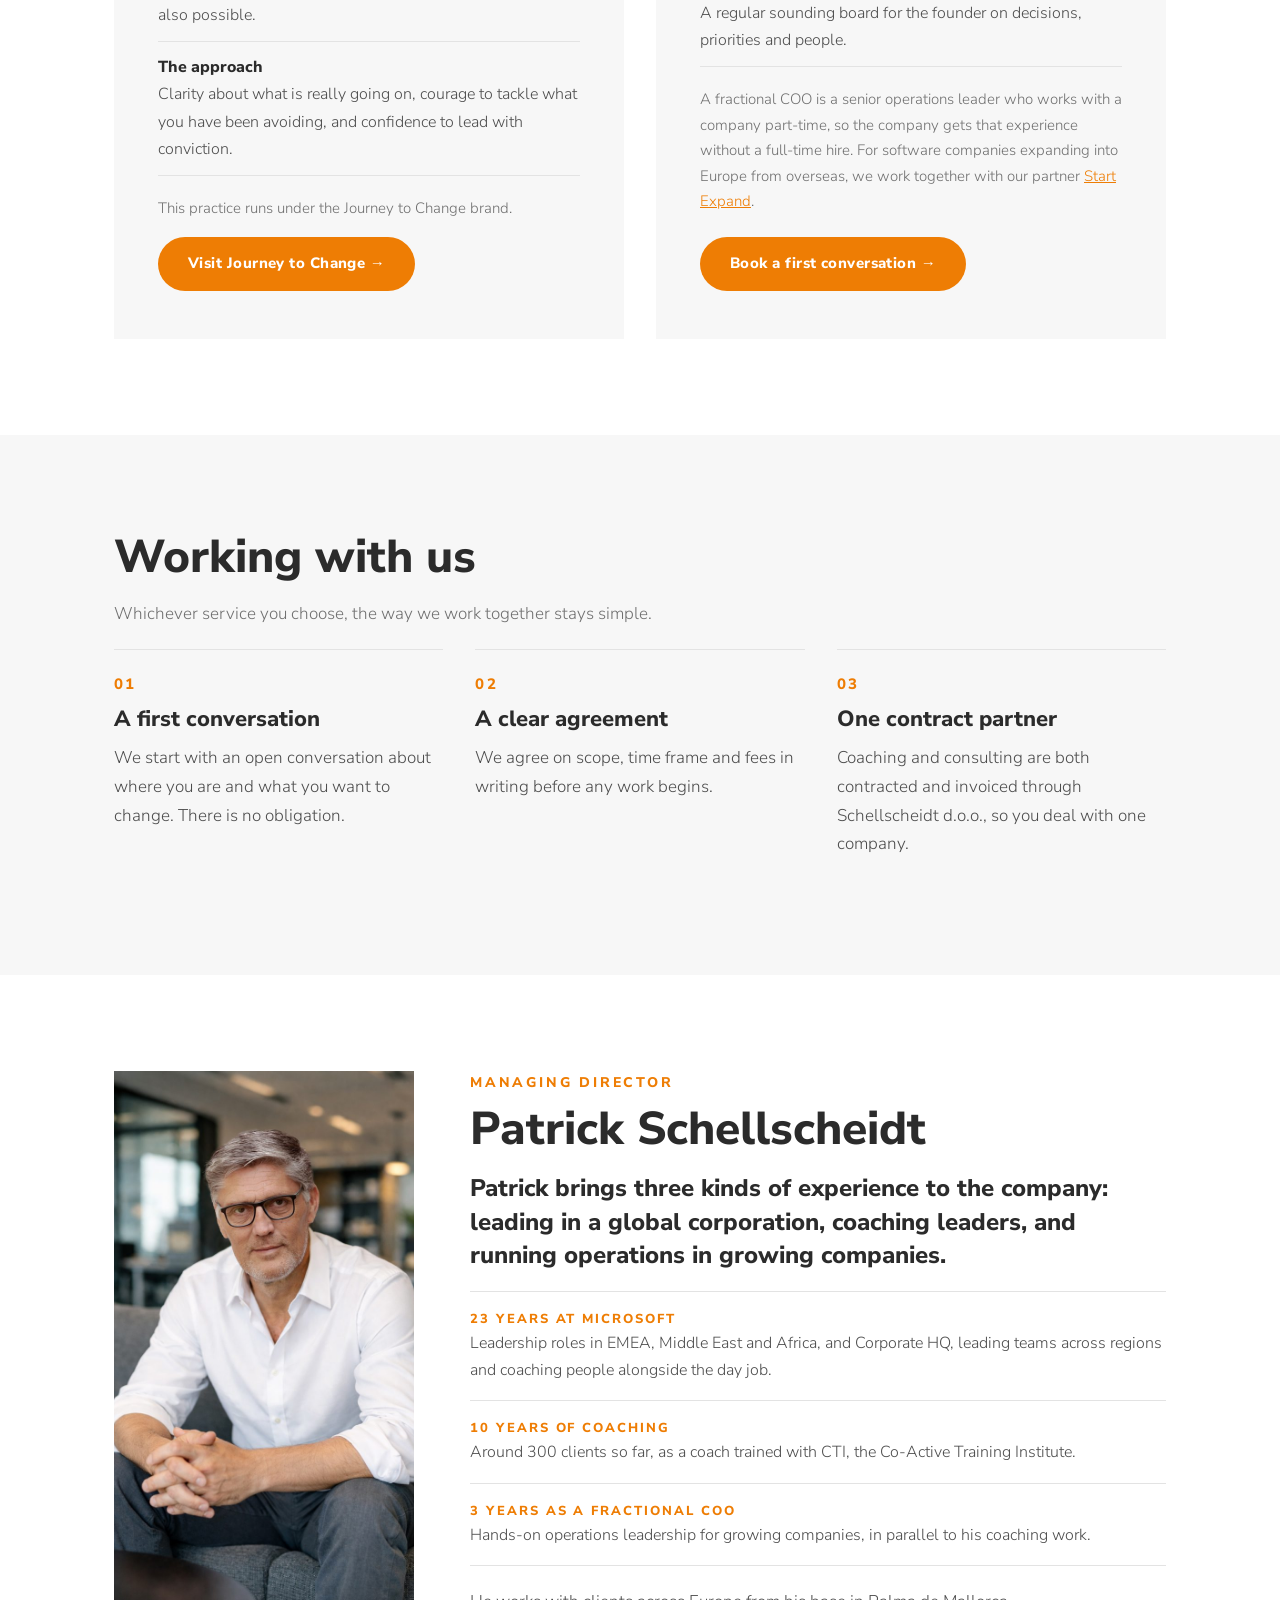
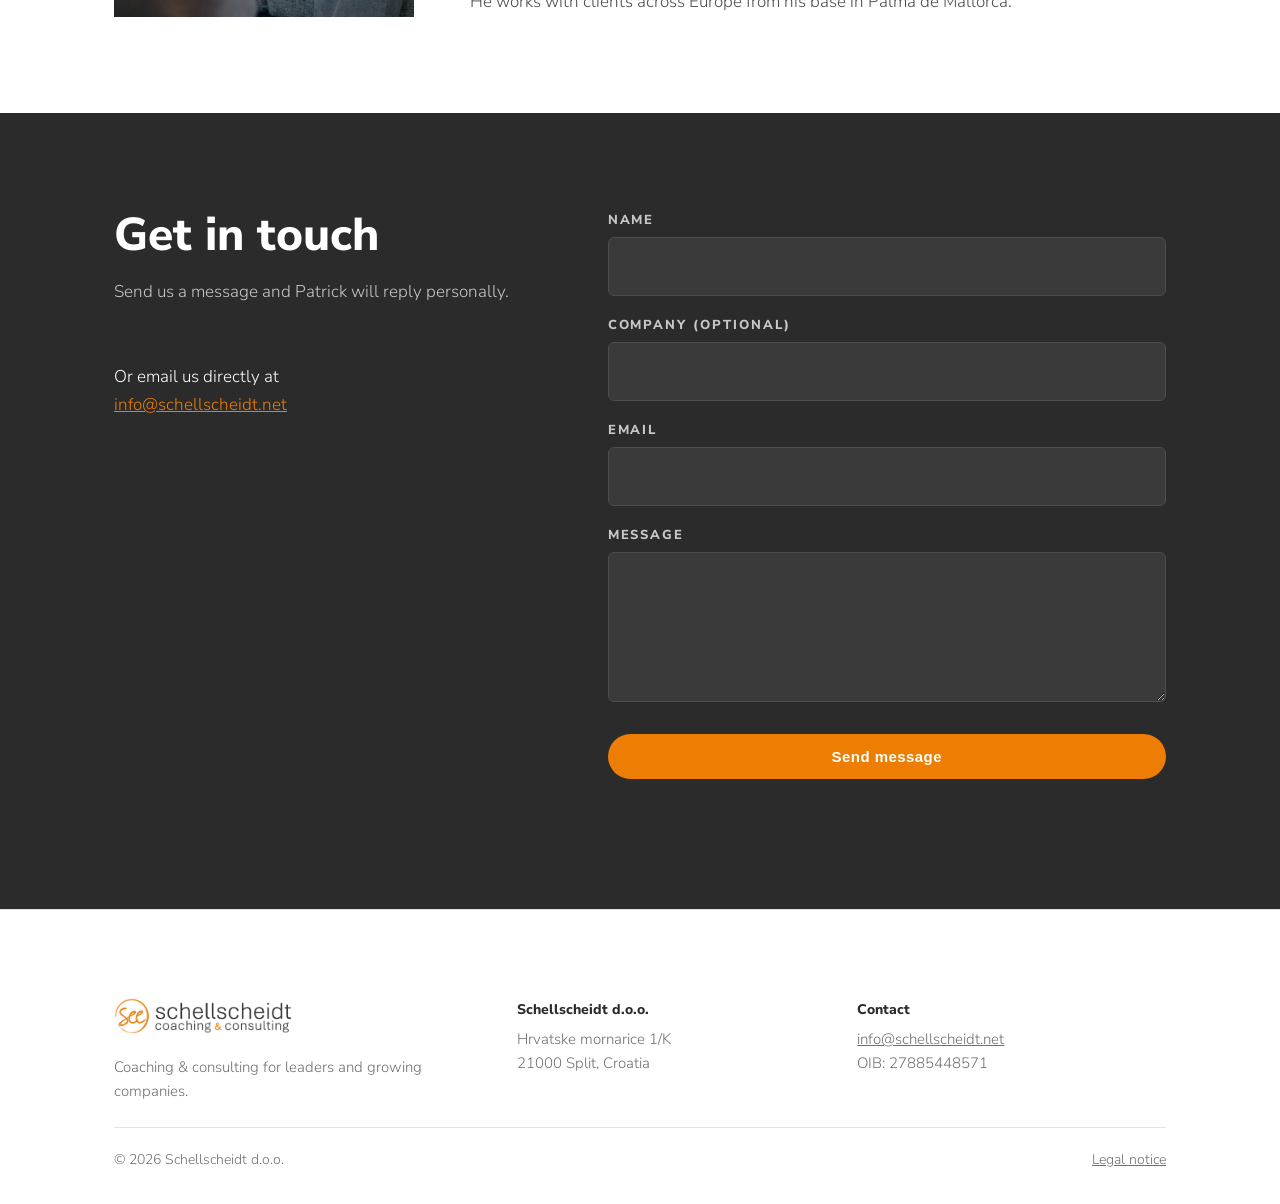
==== commit 71f6708d: "Send contact form in the background and show a clear success or error note Co-Authored-By: Claude Op" ====
--- a/index.html
+++ b/index.html
@@ -99,7 +99,7 @@
   <p class="intro">Send us a message and Patrick will reply personally.</p>
   <p>Or email us directly at<br><a href="mailto:info@schellscheidt.net">info@schellscheidt.net</a></p>
  </div>
- <form action="https://formspree.io/f/xaeegbqa" method="POST">
+ <form class="contact-form" action="https://formspree.io/f/xaeegbqa" method="POST">
   <!-- Messages are sent through Formspree (same form as journey2change.com). -->
   <input type="hidden" name="_subject" value="New message from schellscheidt.net">
   <input type="text" name="_gotcha" class="hp" tabindex="-1" autocomplete="off" aria-hidden="true">
@@ -108,6 +108,7 @@
   <div><label for="email">Email</label><input id="email" name="email" type="email" required></div>
   <div><label for="message">Message</label><textarea id="message" name="message" required></textarea></div>
   <button class="btn" type="submit">Send message</button>
+  <p class="form-status" role="status" aria-live="polite"></p>
  </form>
 </div></section>
 
@@ -121,5 +122,33 @@
   <span>© 2026 Schellscheidt d.o.o.</span><a href="legal.html">Legal notice</a>
  </div>
 </div></footer>
+<script>
+// Contact form: sends the message to Formspree in the background and shows
+// a thank-you or error note right under the button (same as journey2change.com).
+document.querySelectorAll("form.contact-form").forEach(function (form) {
+  var status = form.querySelector(".form-status");
+  var button = form.querySelector("button[type=submit]");
+  form.addEventListener("submit", async function (e) {
+    e.preventDefault();
+    if (form.querySelector("input[name=_gotcha]").value) return; // spam trap
+    if (!form.reportValidity()) return;
+    button.disabled = true;
+    status.className = "form-status";
+    status.textContent = "Sending…";
+    try {
+      var res = await fetch(form.action, { method: "POST", body: new FormData(form), headers: { Accept: "application/json" } });
+      if (!res.ok) throw new Error("send failed");
+      form.reset();
+      status.classList.add("ok");
+      status.textContent = "Thank you, your message has been sent. Patrick will get back to you personally.";
+    } catch (err) {
+      status.classList.add("err");
+      status.innerHTML = 'Sorry, something went wrong. Please email us directly at <a href="mailto:info@schellscheidt.net">info@schellscheidt.net</a>.';
+    } finally {
+      button.disabled = false;
+    }
+  });
+});
+</script>
 </body>
 </html>
--- a/styles.css
+++ b/styles.css
@@ -51,6 +51,10 @@
 textarea{min-height:150px;resize:vertical}
 form .btn{border:0;cursor:pointer;margin-top:4px}
 .hp{display:none}
+.form-status{margin-top:16px;font-size:16px}
+.form-status.ok{color:#2E8540}
+.form-status.err{color:#C0392B}
+.form-status a{text-decoration:underline}
 footer{padding:32px 0;font-size:14px;color:var(--muted);border-top:1px solid var(--rule)}
 footer .wrap{display:flex;justify-content:space-between;flex-wrap:wrap;gap:12px}
 footer a{color:var(--muted)}
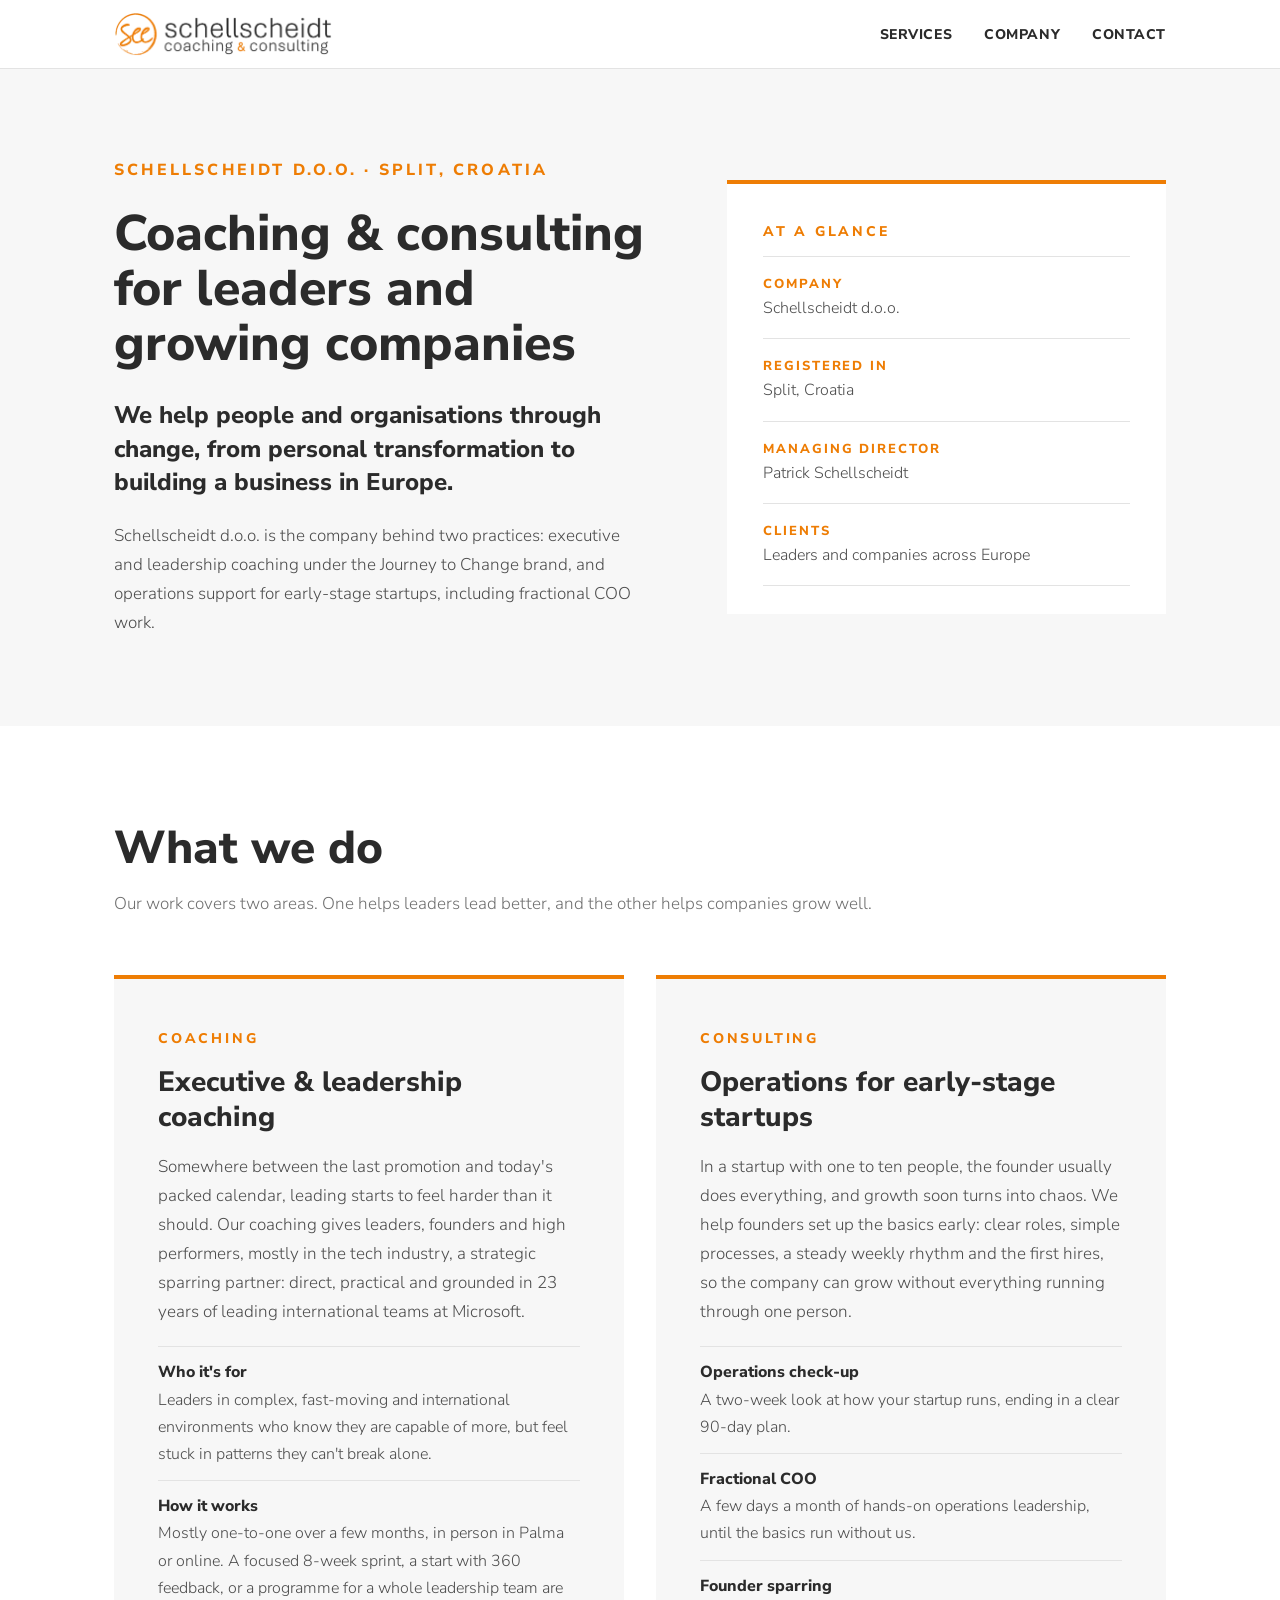
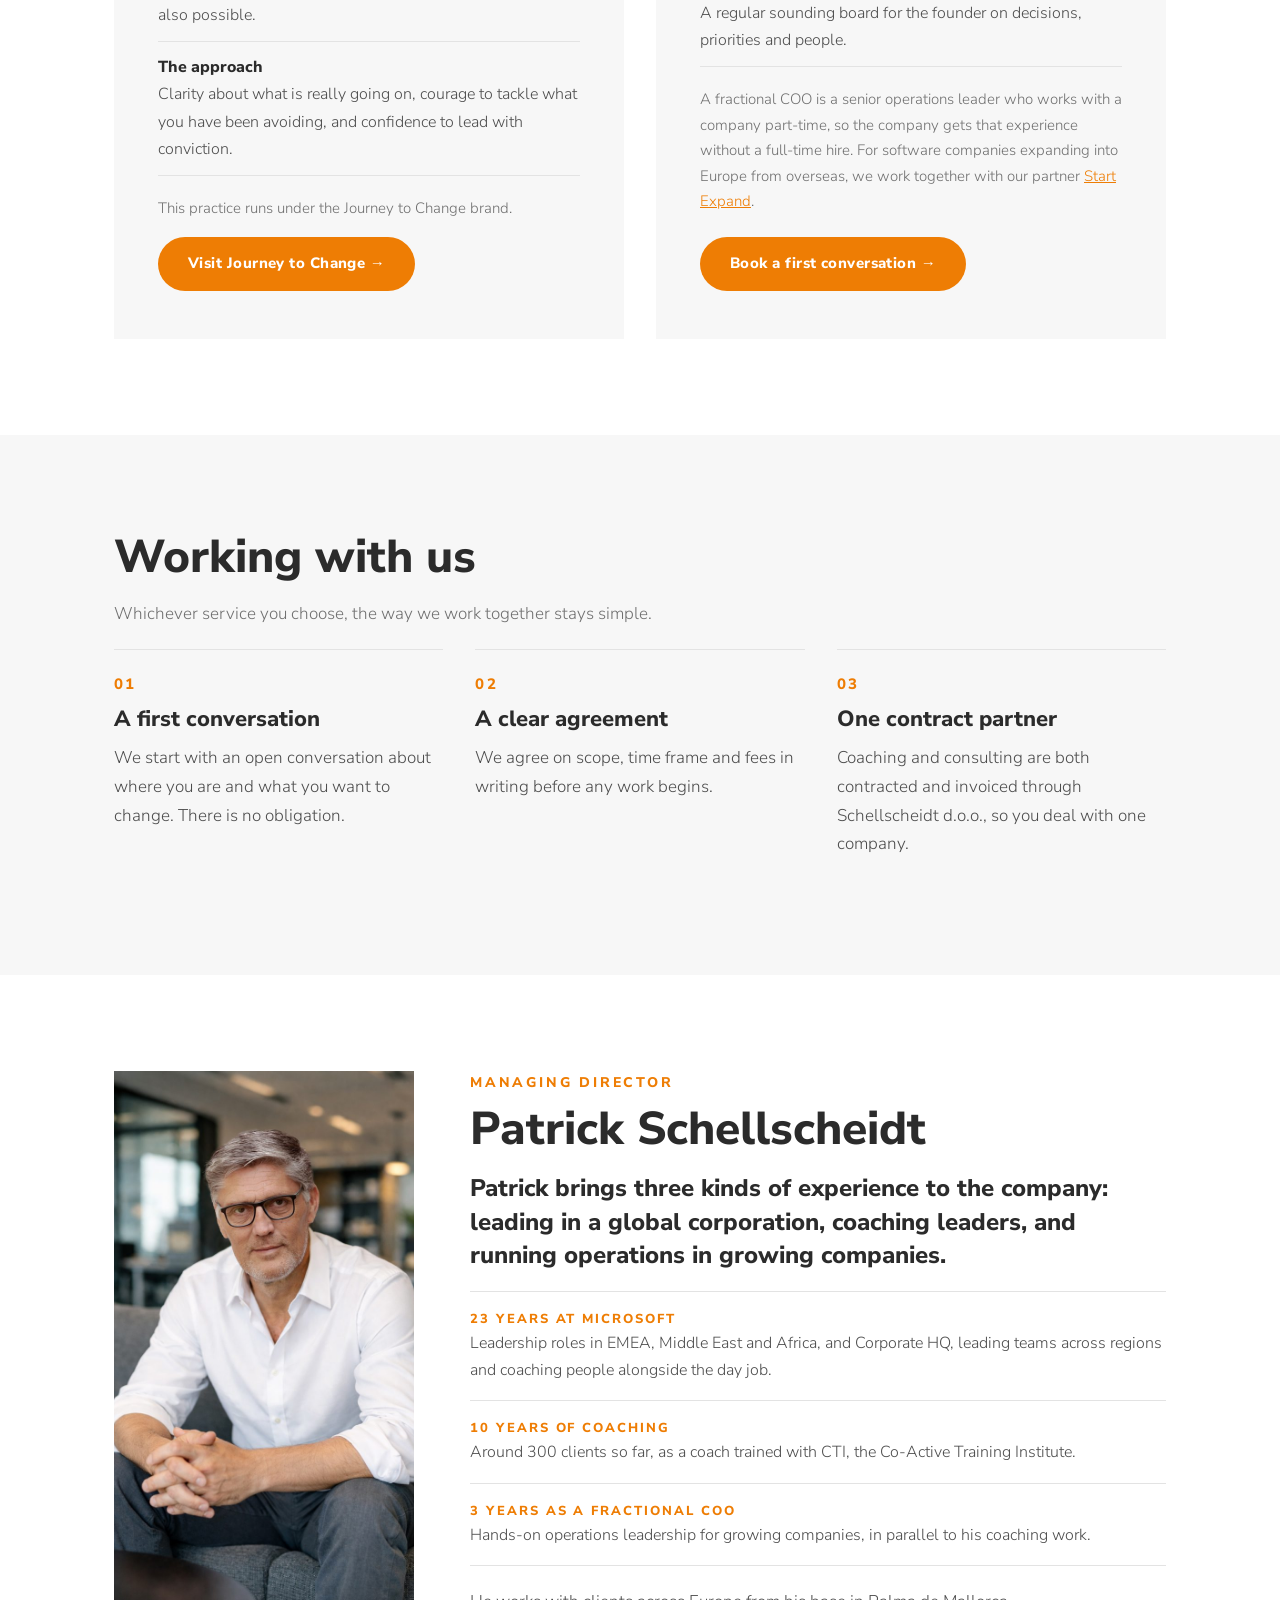
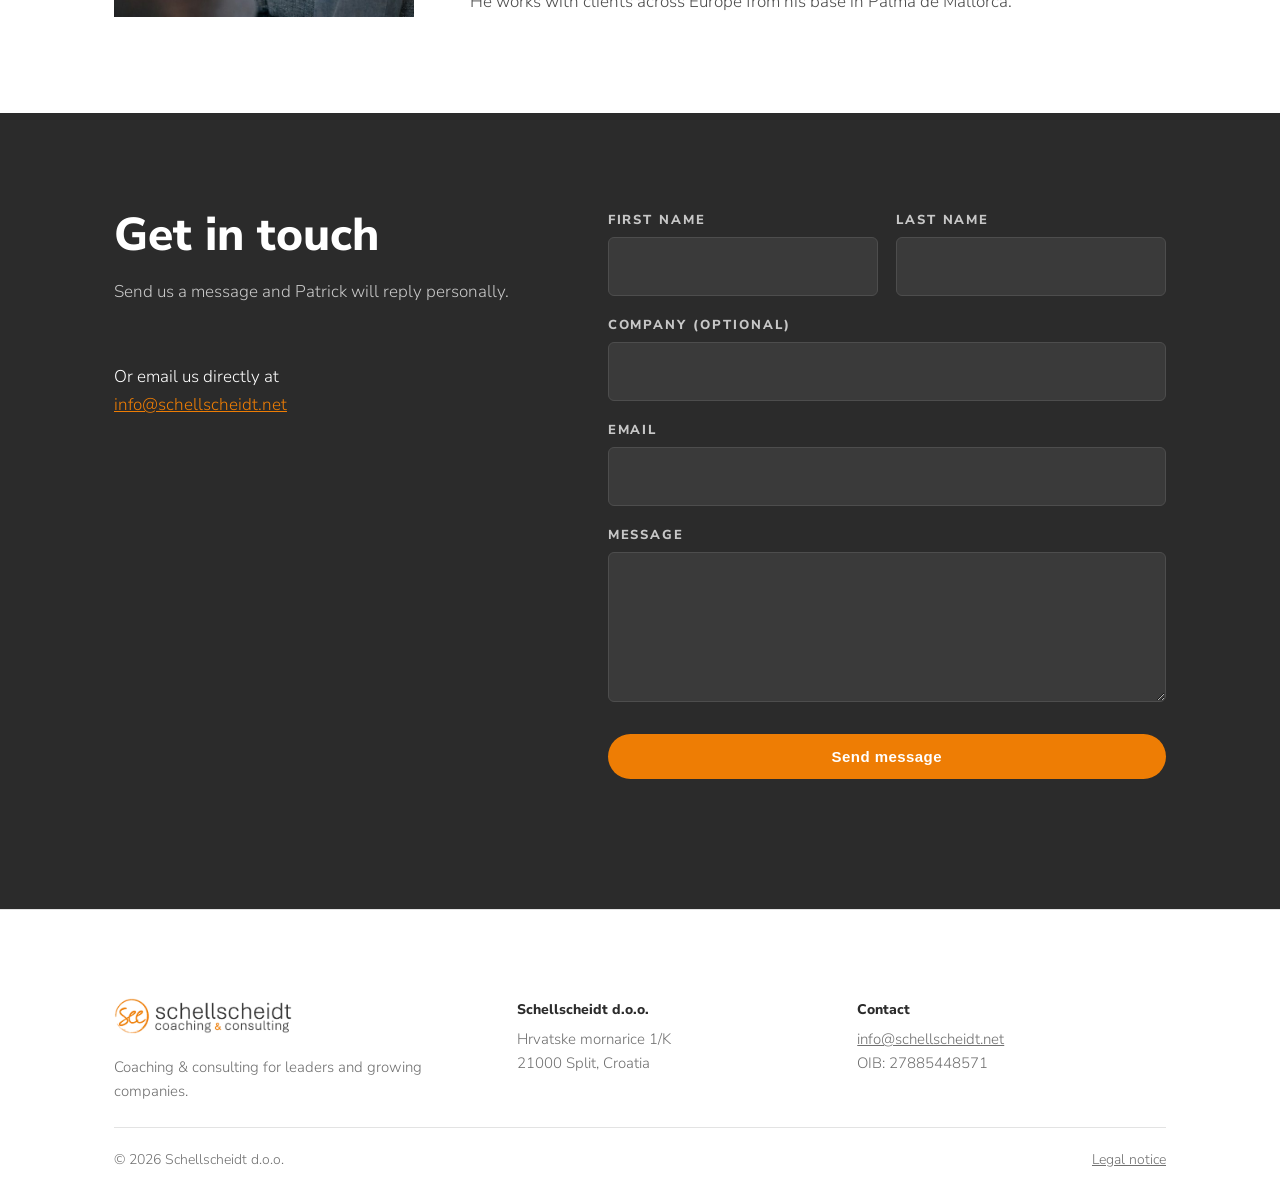
==== commit 1767fe5a: "Separate first and last name fields in the contact form Co-Authored-By: Claude Opus 5.5 <noreply@ant" ====
--- a/index.html
+++ b/index.html
@@ -103,7 +103,10 @@
   <!-- Messages are sent through Formspree (same form as journey2change.com). -->
   <input type="hidden" name="_subject" value="New message from schellscheidt.net">
   <input type="text" name="_gotcha" class="hp" tabindex="-1" autocomplete="off" aria-hidden="true">
-  <div><label for="name">Name</label><input id="name" name="name" required></div>
+  <div class="form-row">
+   <div><label for="first_name">First name</label><input id="first_name" name="first_name" autocomplete="given-name" required></div>
+   <div><label for="last_name">Last name</label><input id="last_name" name="last_name" autocomplete="family-name" required></div>
+  </div>
   <div><label for="company">Company (optional)</label><input id="company" name="company"></div>
   <div><label for="email">Email</label><input id="email" name="email" type="email" required></div>
   <div><label for="message">Message</label><textarea id="message" name="message" required></textarea></div>
--- a/styles.css
+++ b/styles.css
@@ -45,6 +45,7 @@
 .contact .intro{color:#C7C7C7}
 .contact a{color:var(--accent)}
 form{display:grid;gap:18px}
+.form-row{display:grid;grid-template-columns:1fr 1fr;gap:18px}
 label{font-size:13px;font-weight:800;letter-spacing:.15em;text-transform:uppercase;color:#C7C7C7;display:block;margin-bottom:6px}
 input,textarea{width:100%;padding:14px 16px;background:#3a3a3a;border:1px solid #4D4D4D;border-radius:6px;color:#fff;font:inherit;font-size:17px}
 input:focus,textarea:focus{outline:none;border-color:var(--accent)}
@@ -52,8 +53,8 @@
 form .btn{border:0;cursor:pointer;margin-top:4px}
 .hp{display:none}
 .form-status{margin-top:16px;font-size:16px}
-.form-status.ok{color:#2E8540}
-.form-status.err{color:#C0392B}
+.form-status.ok{color:#8FD99A}
+.form-status.err{color:#FF9A8F}
 .form-status a{text-decoration:underline}
 footer{padding:32px 0;font-size:14px;color:var(--muted);border-top:1px solid var(--rule)}
 footer .wrap{display:flex;justify-content:space-between;flex-wrap:wrap;gap:12px}
@@ -65,6 +66,7 @@
 .legal dt{font-weight:800;color:var(--dark);margin-top:10px}
 .legal dd{color:var(--muted)}
 @media (max-width:860px){
+ .form-row{grid-template-columns:1fr}
  .hero{padding:48px 0}
  .hero .wrap,.cards,.about .wrap,.contact .wrap{grid-template-columns:1fr;gap:40px}
  .hero .wrap>div:last-child{order:-1;max-width:340px}
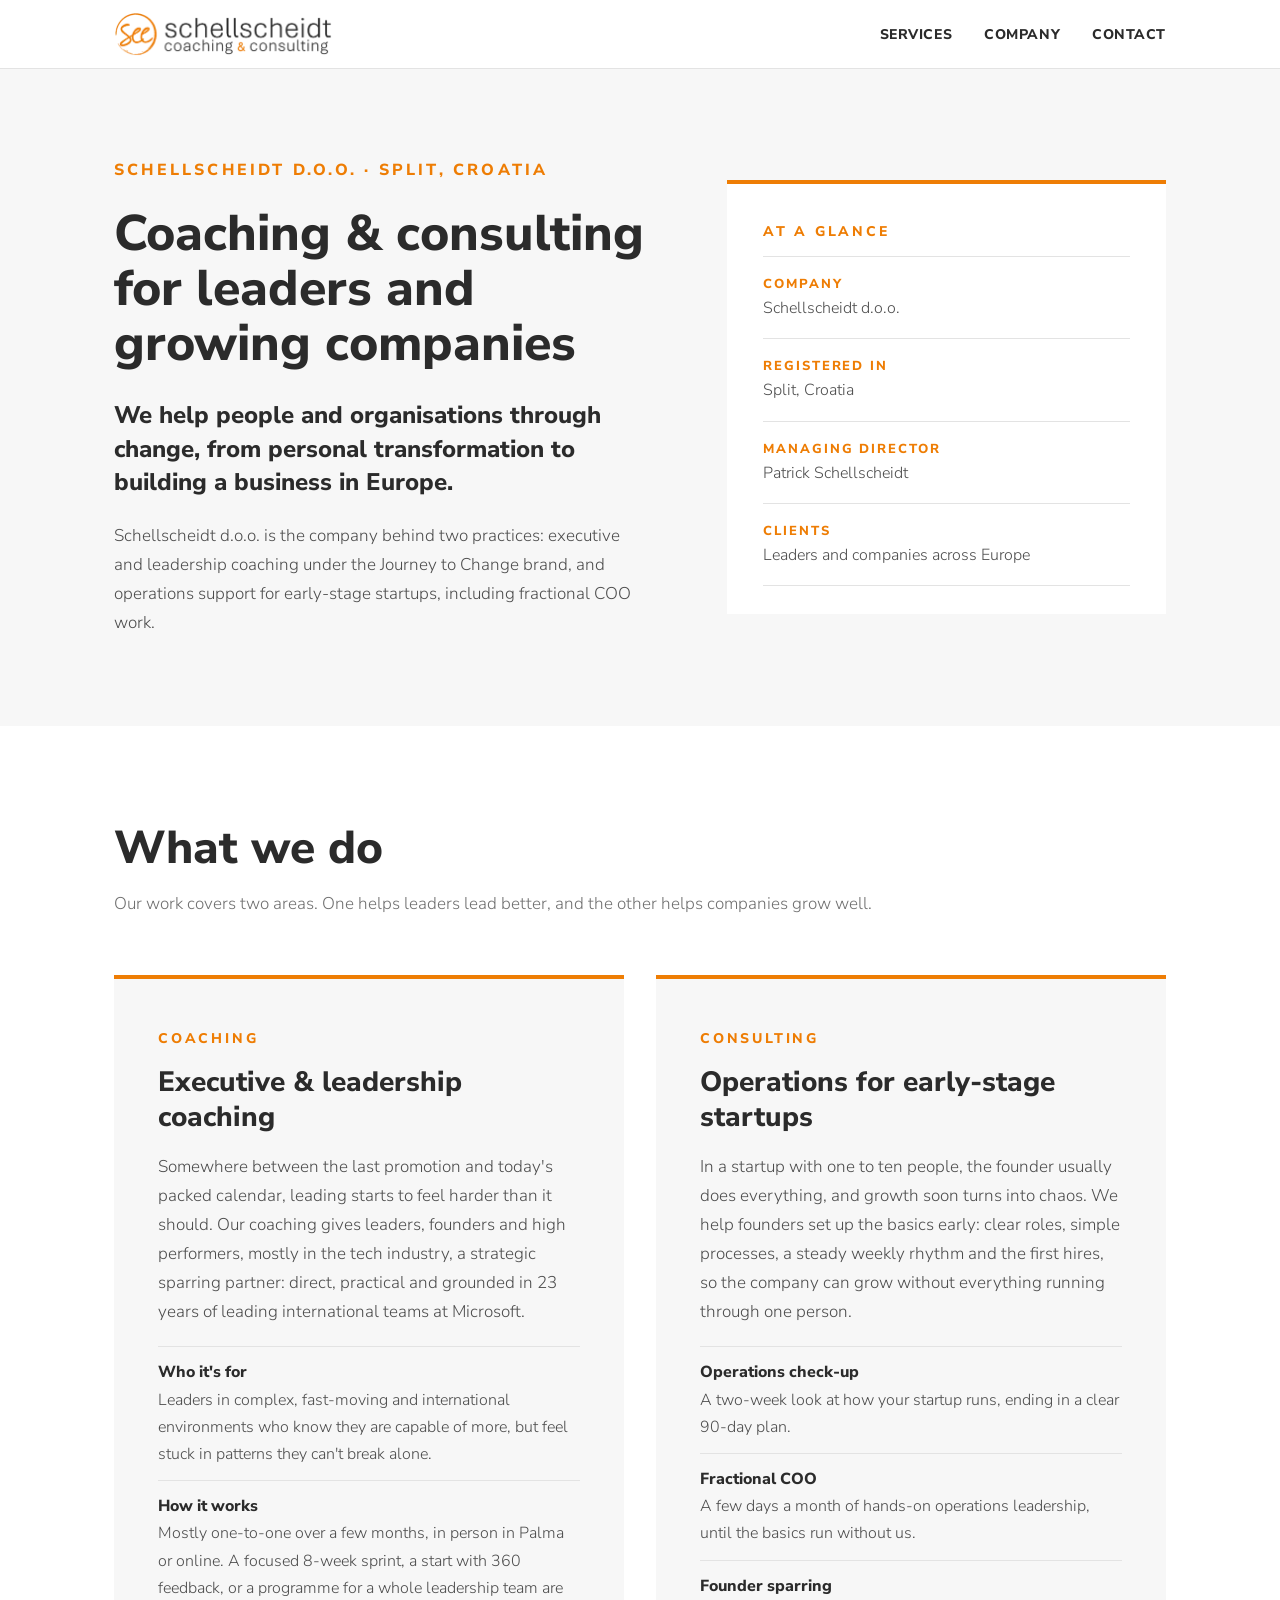
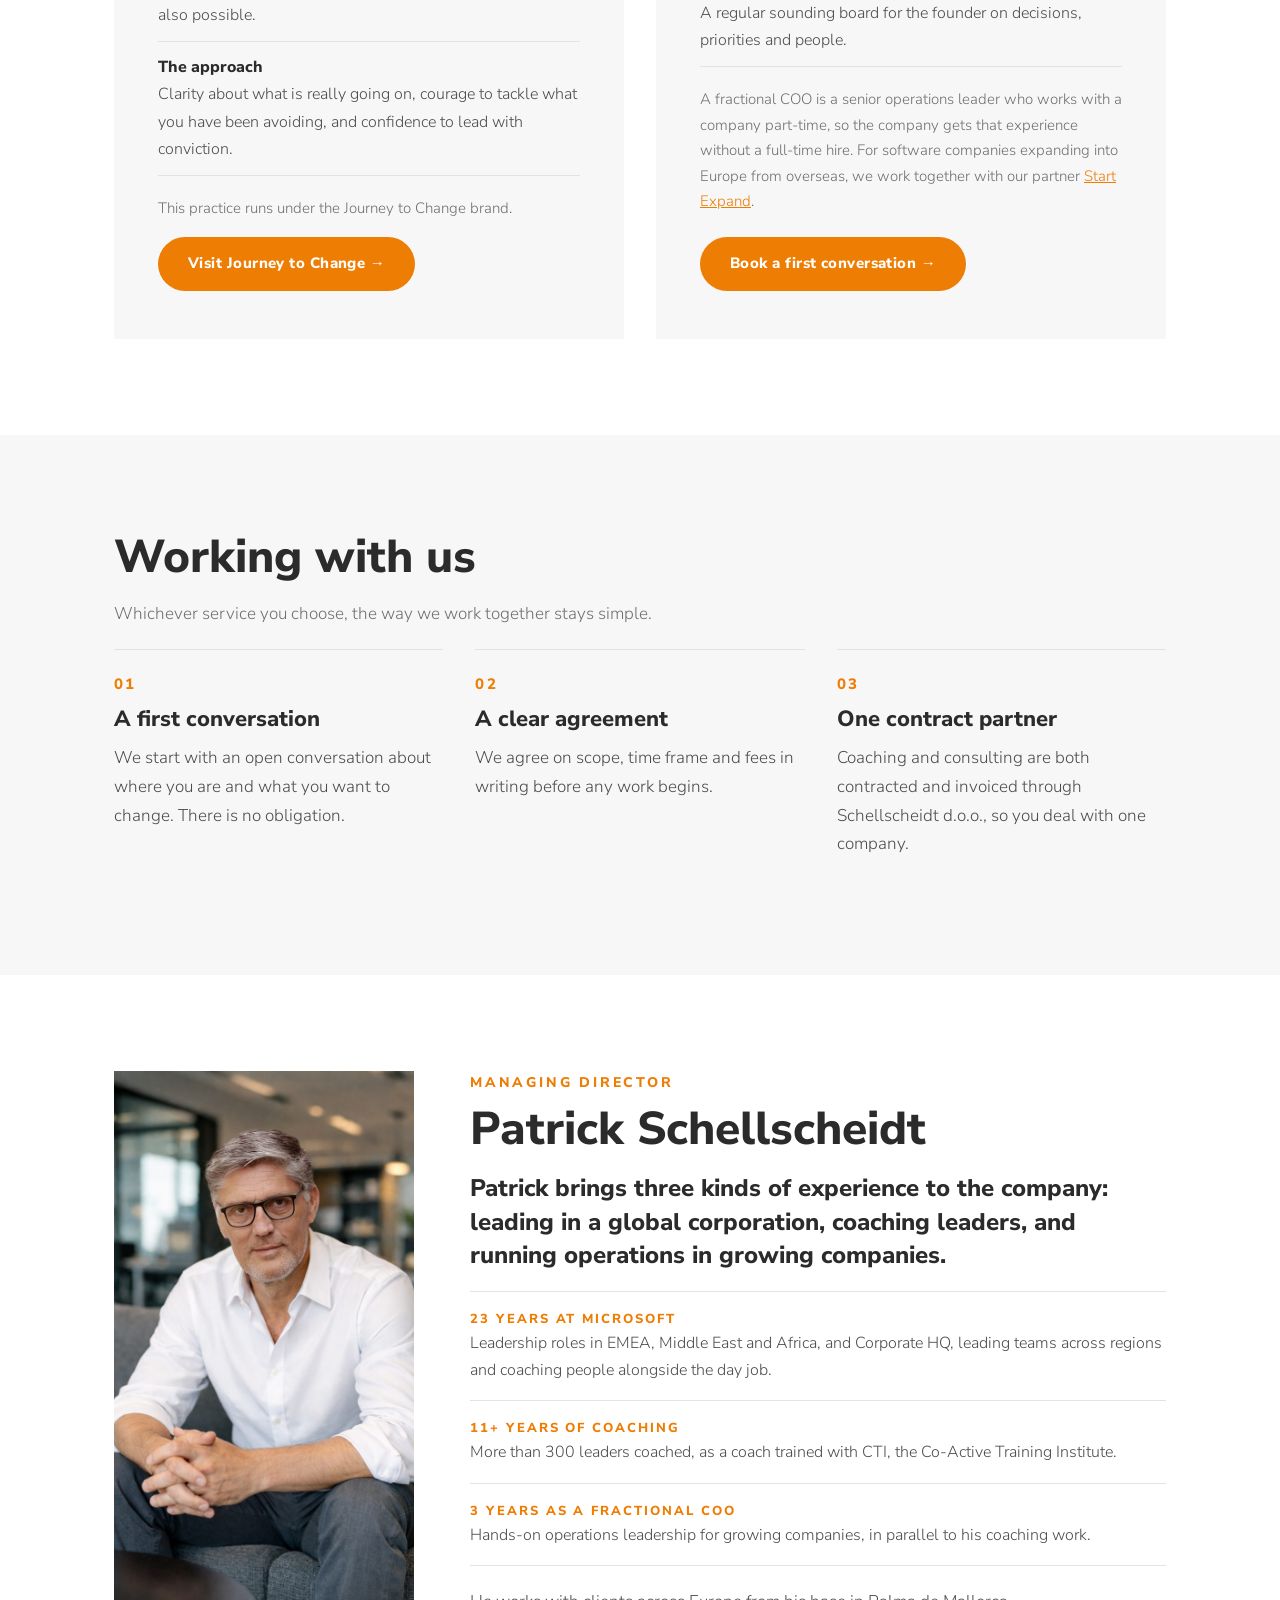
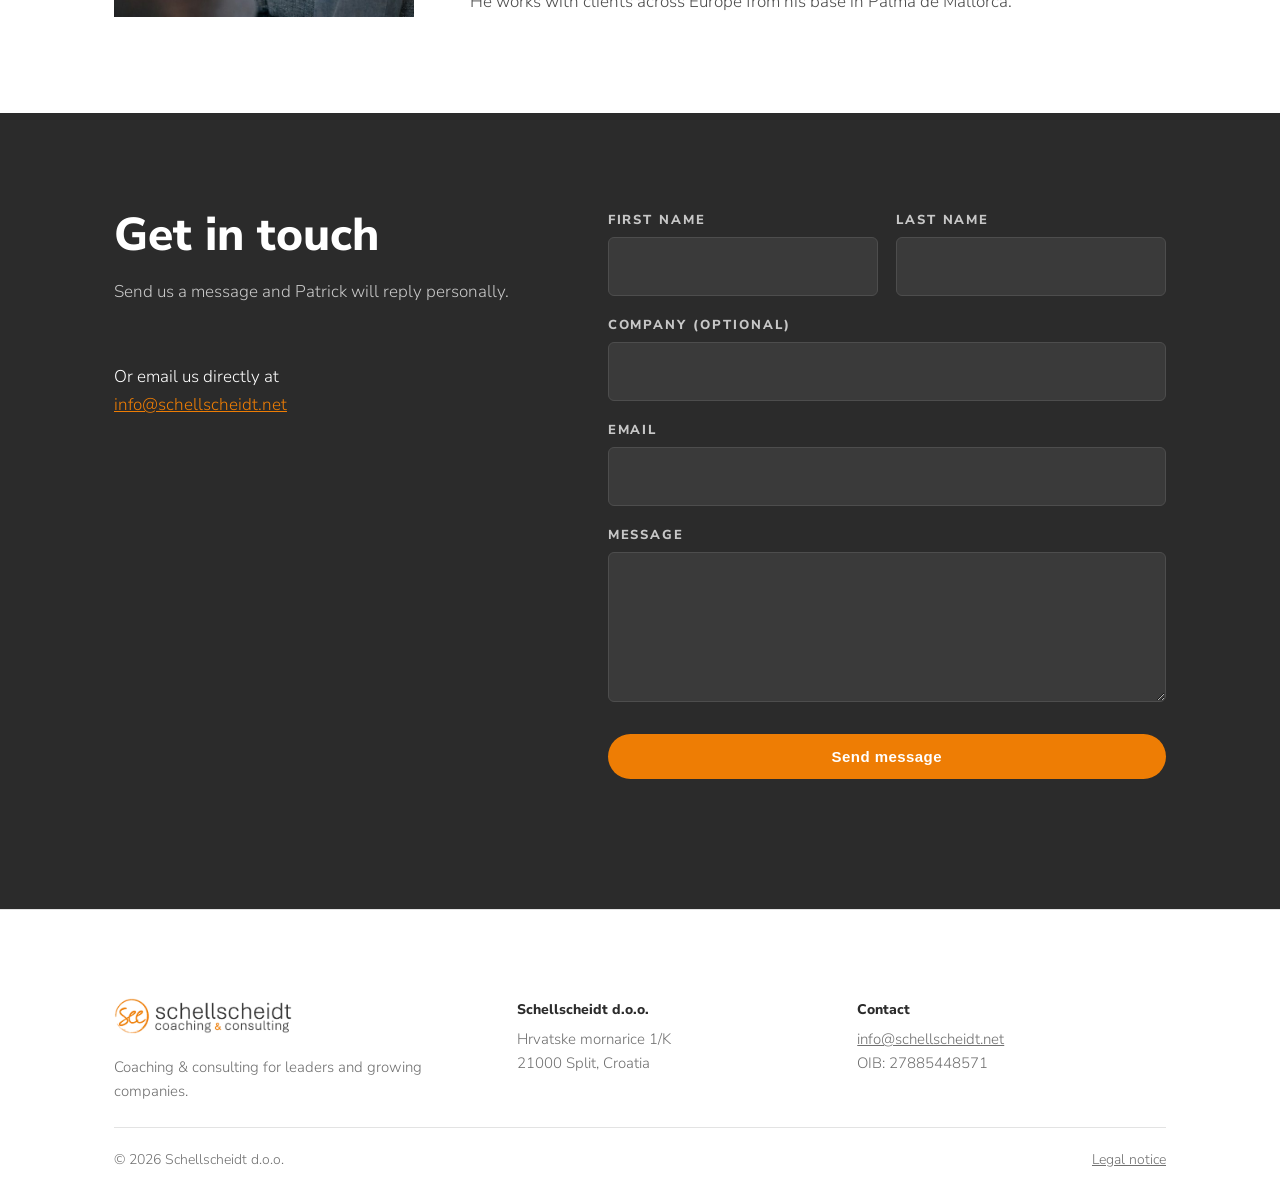
==== commit 486986cb: "Coaching experience: 11+ years, 300+ leaders coached Co-Authored-By: Claude Opus 5.5 <noreply@anthro" ====
--- a/index.html
+++ b/index.html
@@ -86,7 +86,7 @@
   <p class="lead">Patrick brings three kinds of experience to the company: leading in a global corporation, coaching leaders, and running operations in growing companies.</p>
   <ul class="facts">
    <li><strong>23 years at Microsoft</strong>Leadership roles in EMEA, Middle East and Africa, and Corporate HQ, leading teams across regions and coaching people alongside the day job.</li>
-   <li><strong>10 years of coaching</strong>Around 300 clients so far, as a coach trained with CTI, the Co-Active Training Institute.</li>
+   <li><strong>11+ years of coaching</strong>More than 300 leaders coached, as a coach trained with CTI, the Co-Active Training Institute.</li>
    <li><strong>3 years as a fractional COO</strong>Hands-on operations leadership for growing companies, in parallel to his coaching work.</li>
   </ul>
   <p style="margin-top:22px">He works with clients across Europe from his base in Palma de Mallorca.</p>
